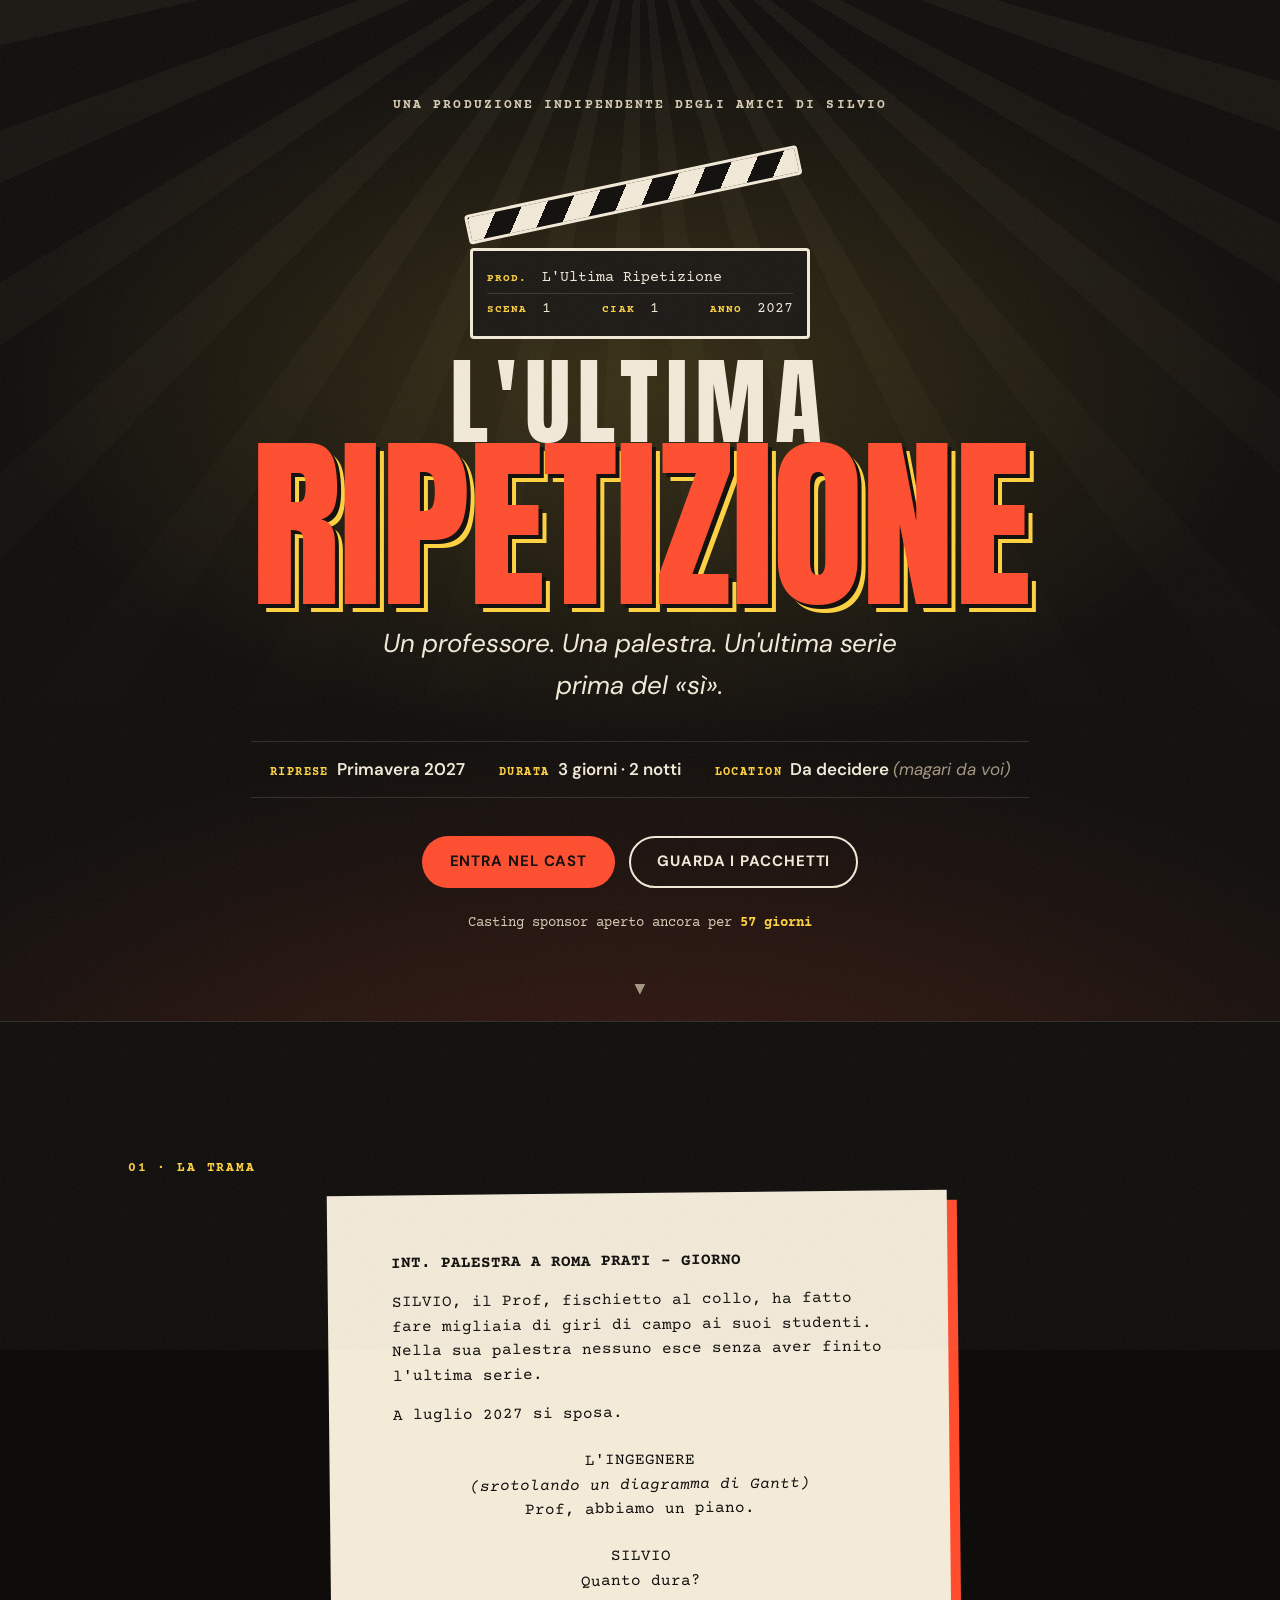
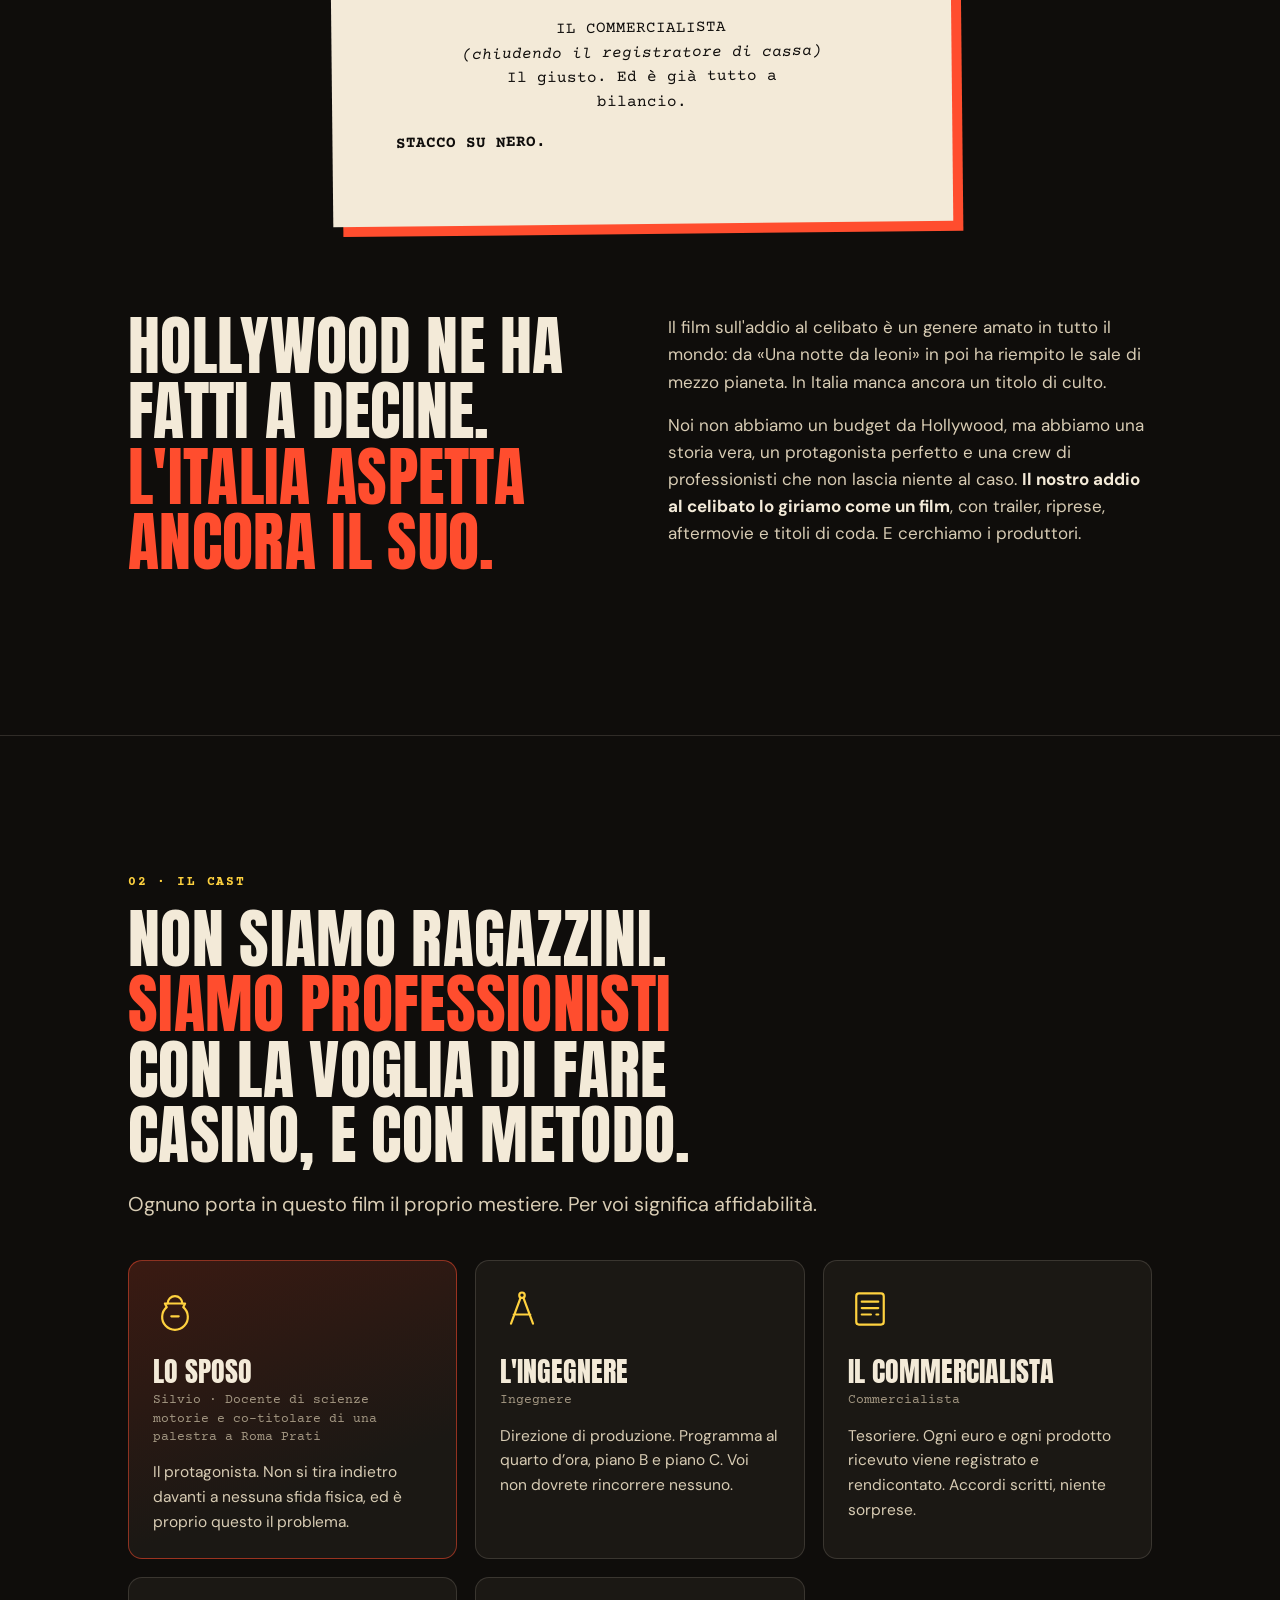
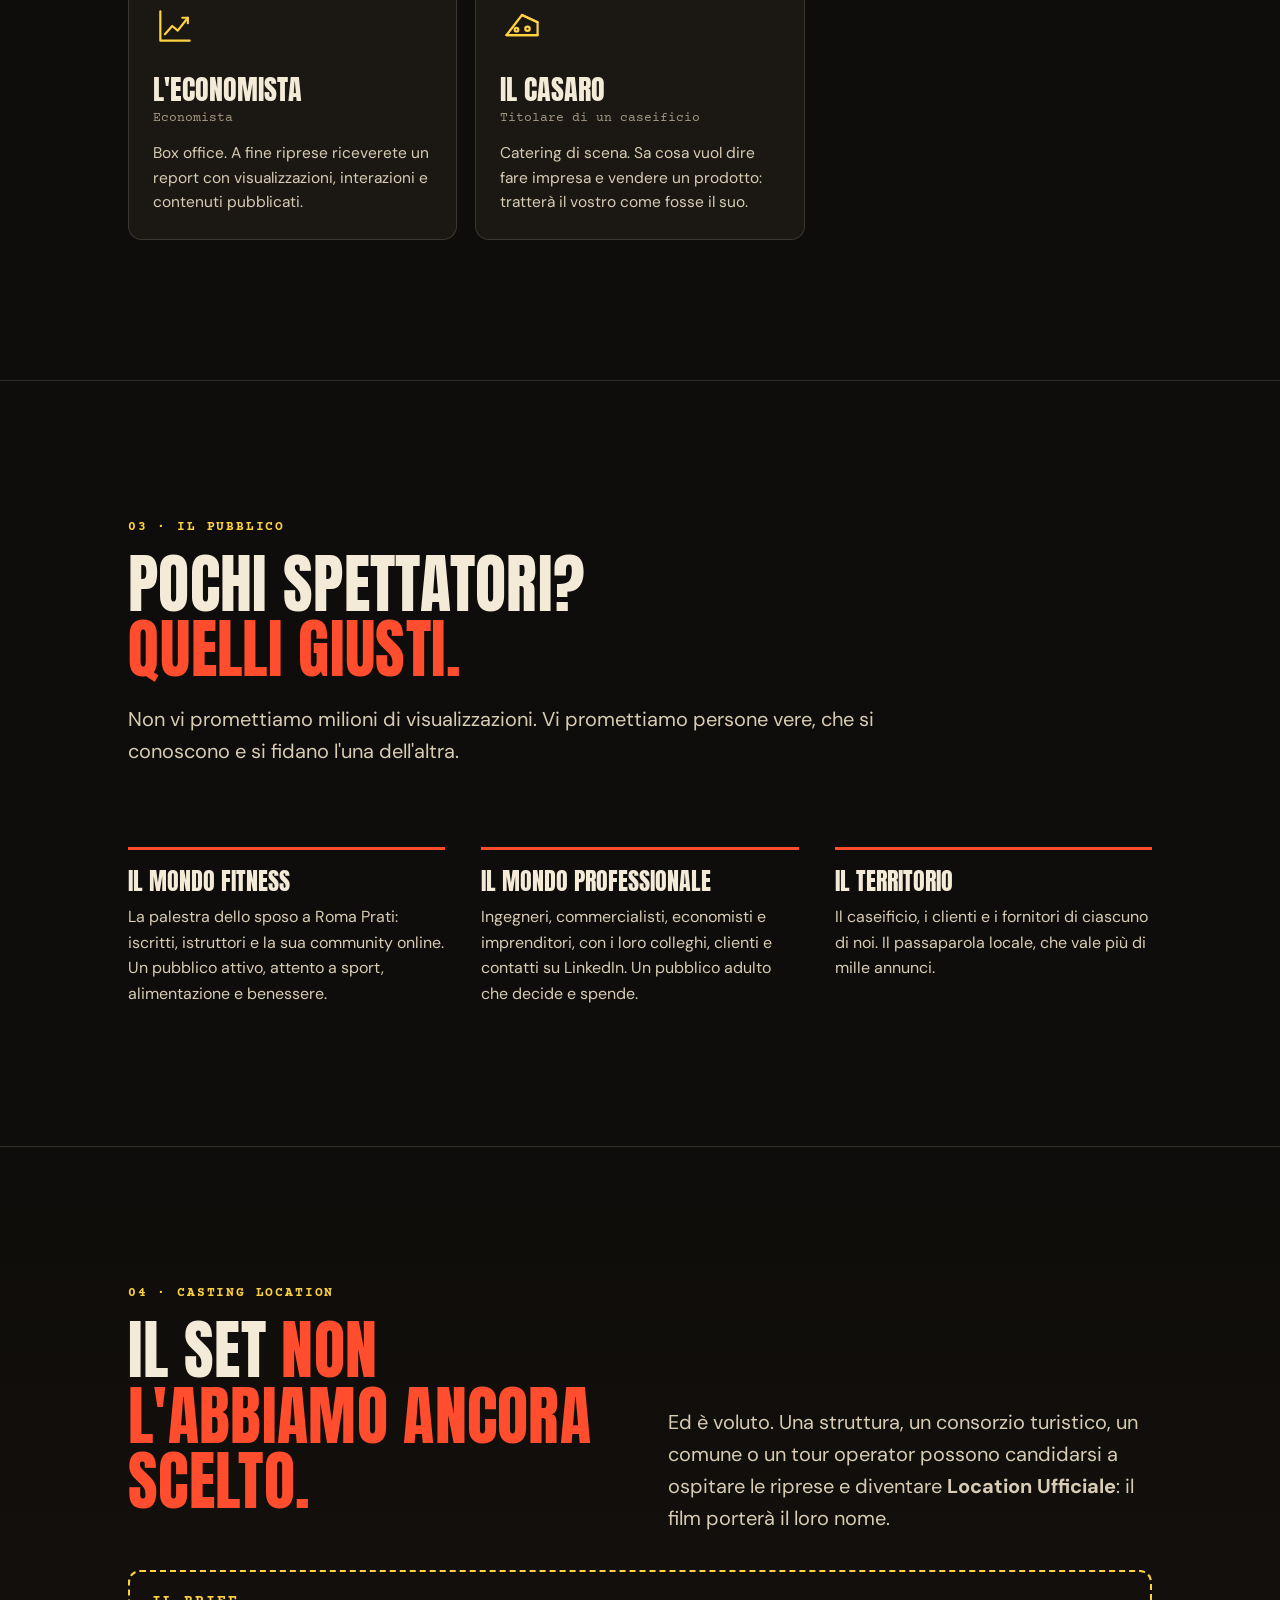
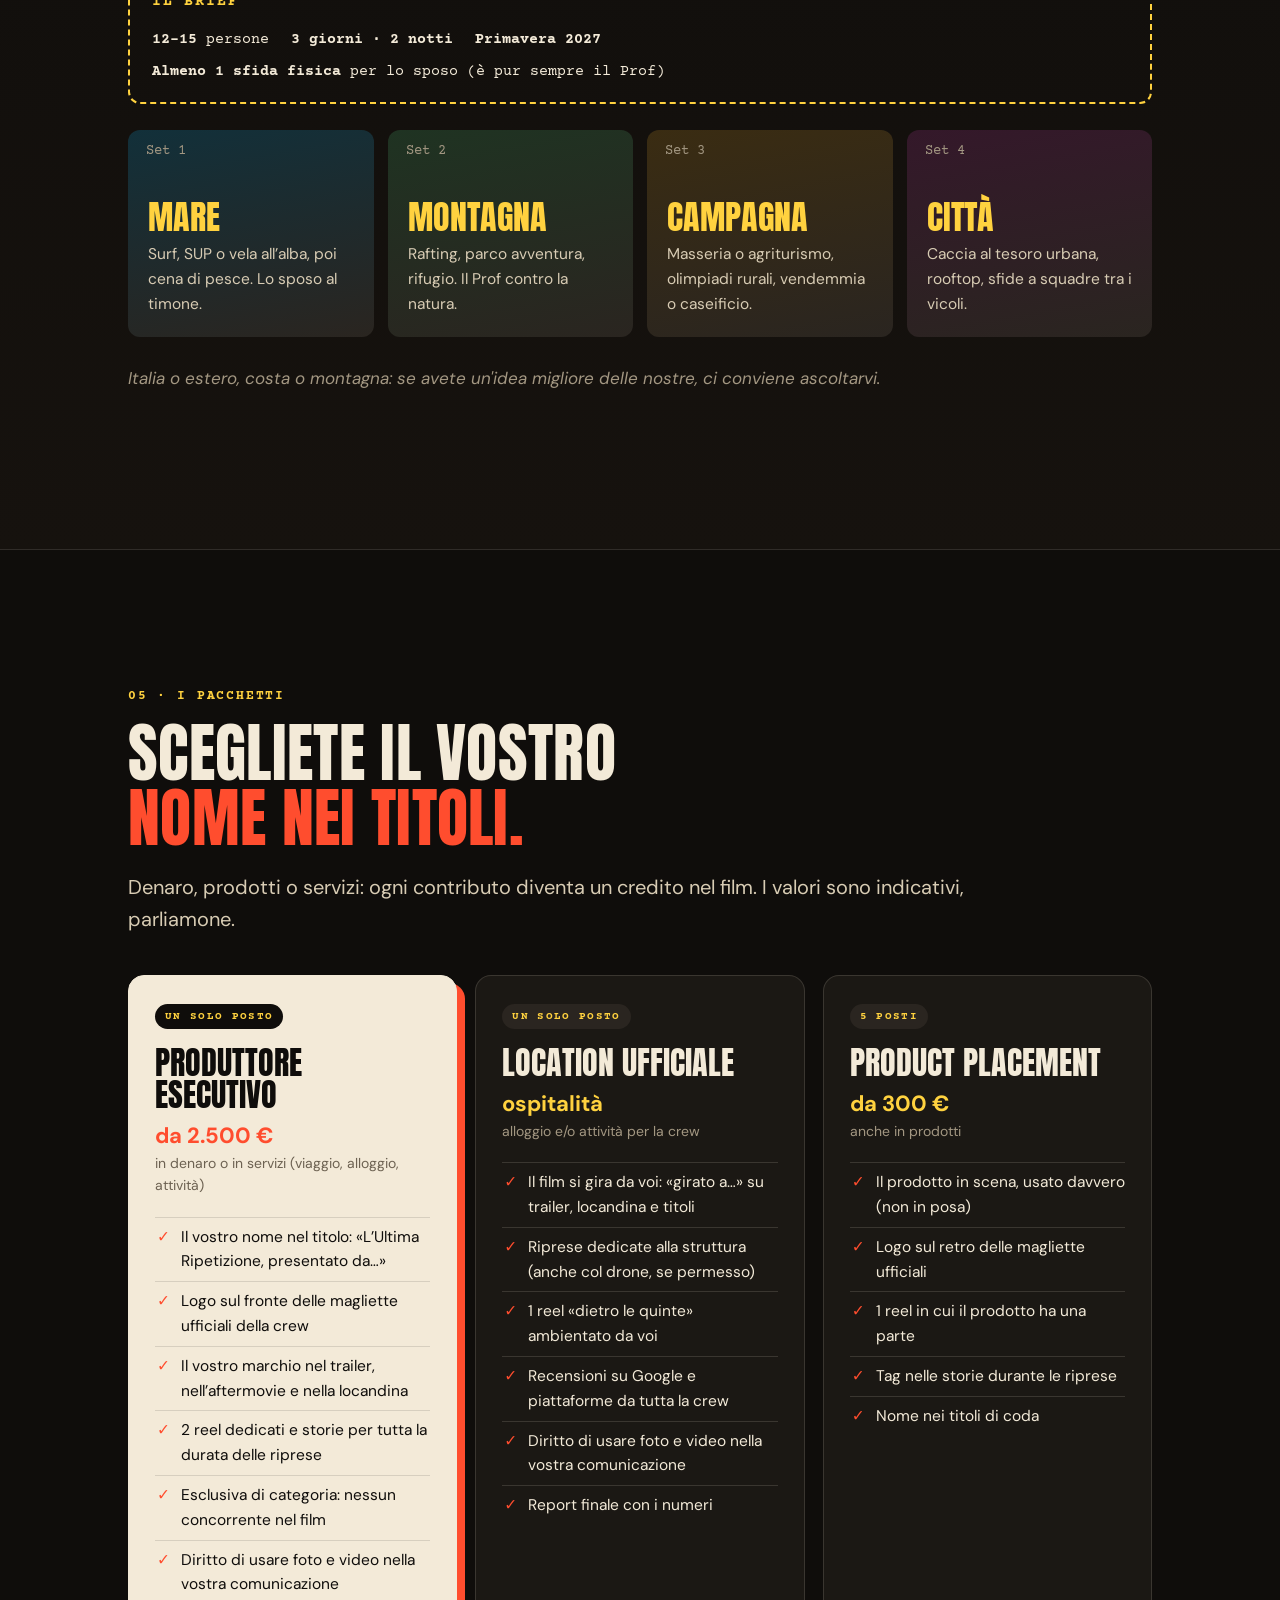
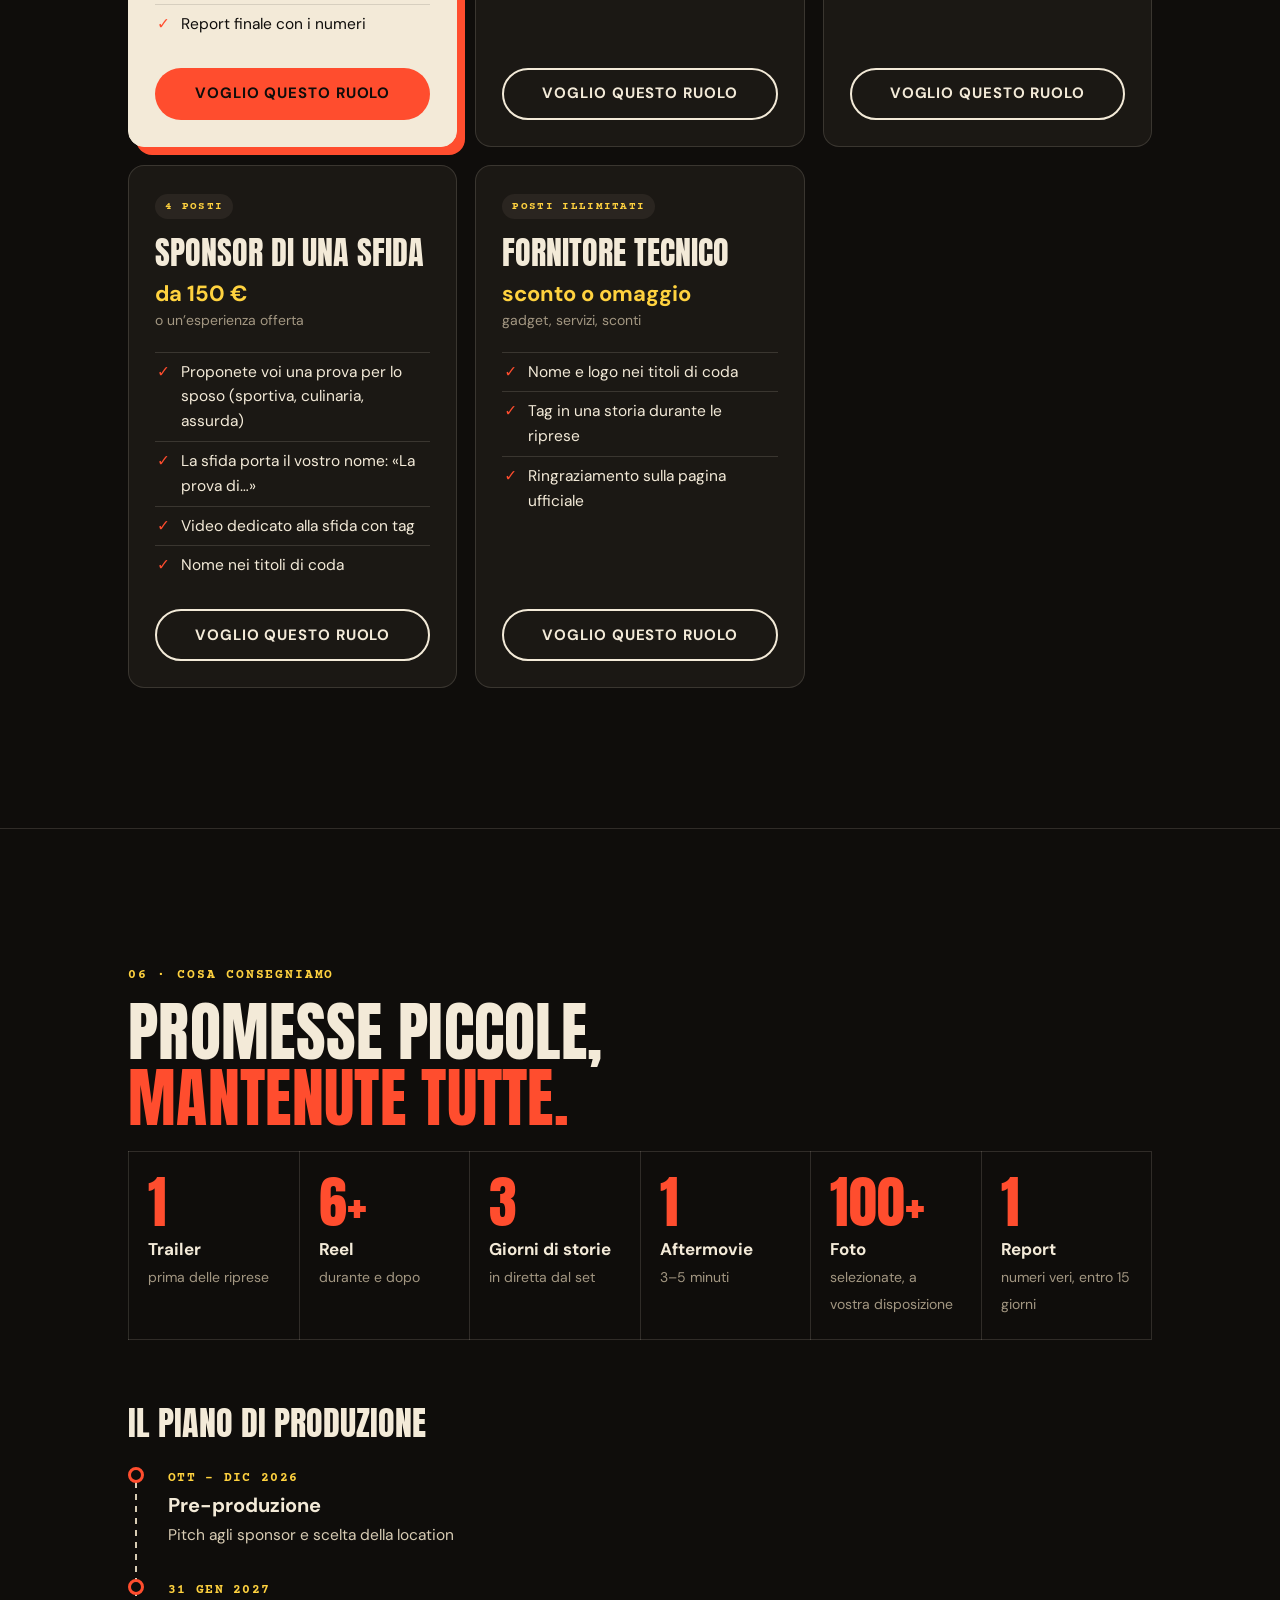
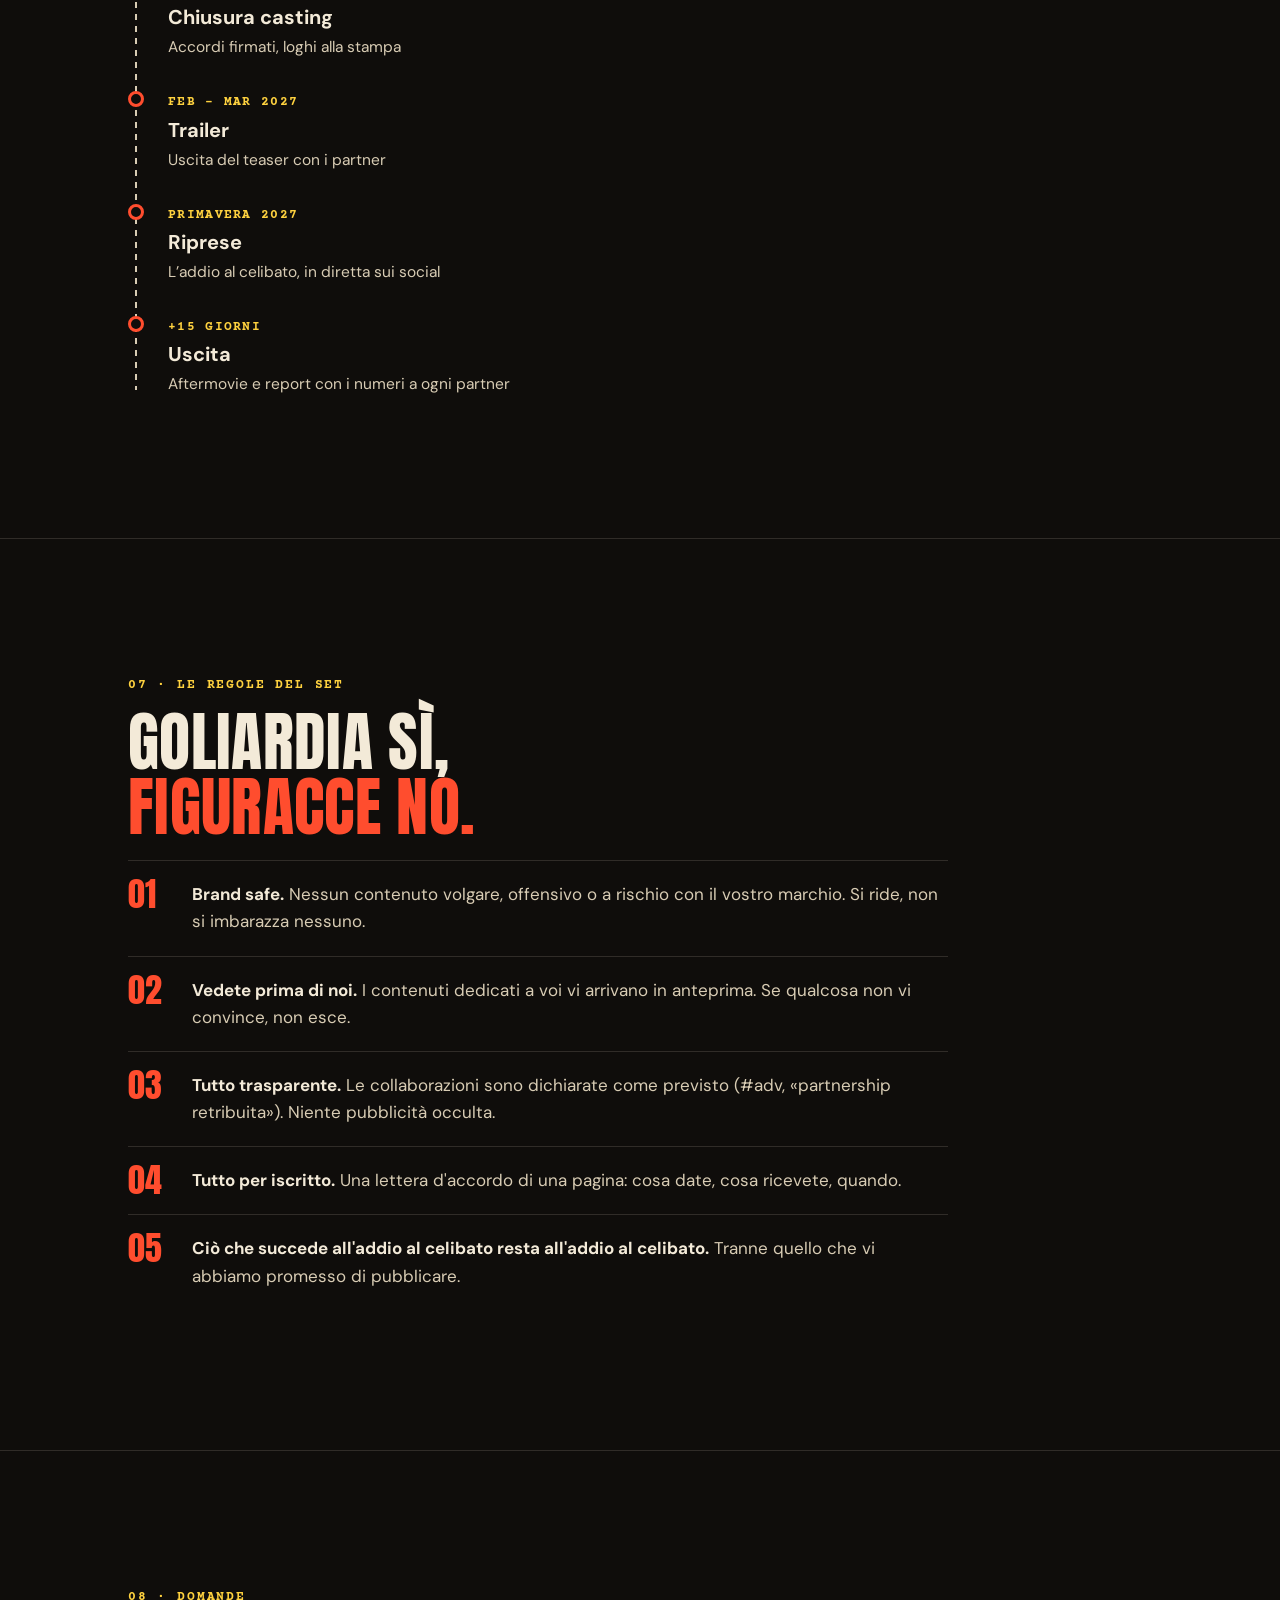
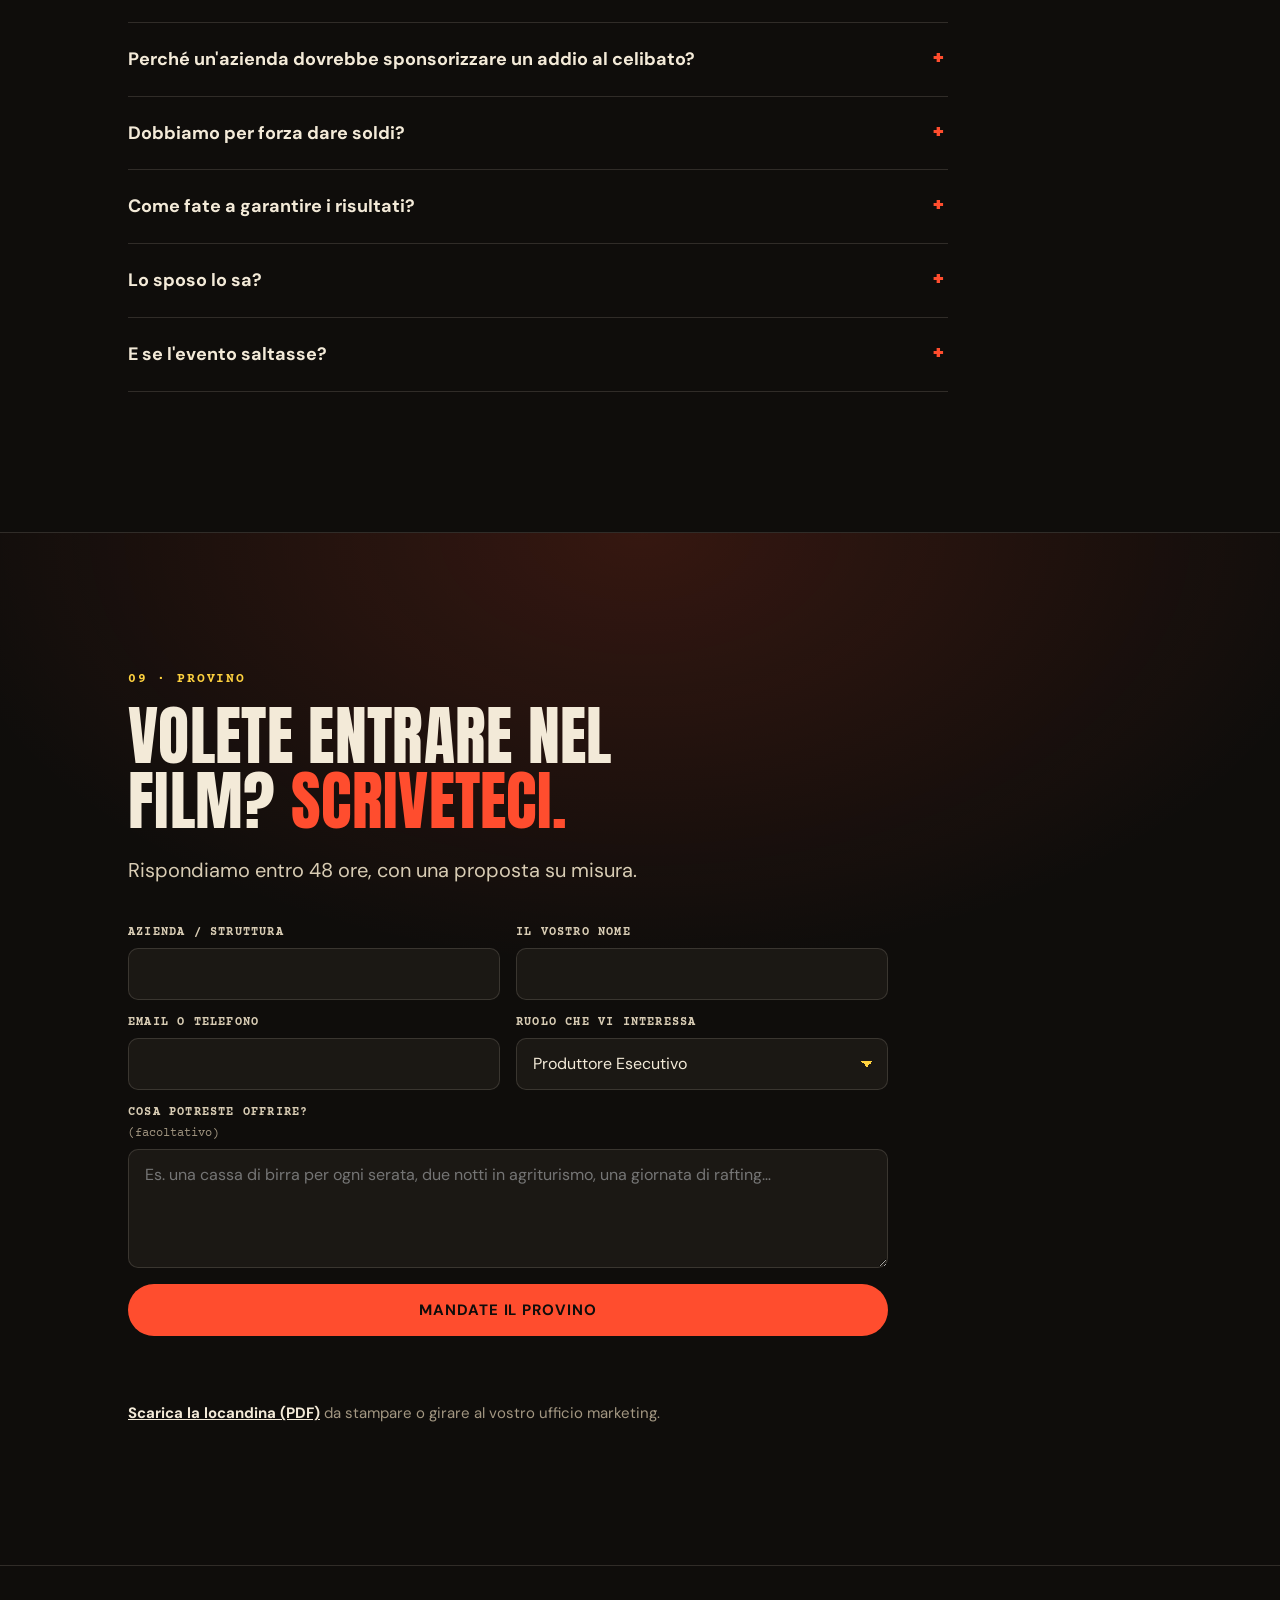
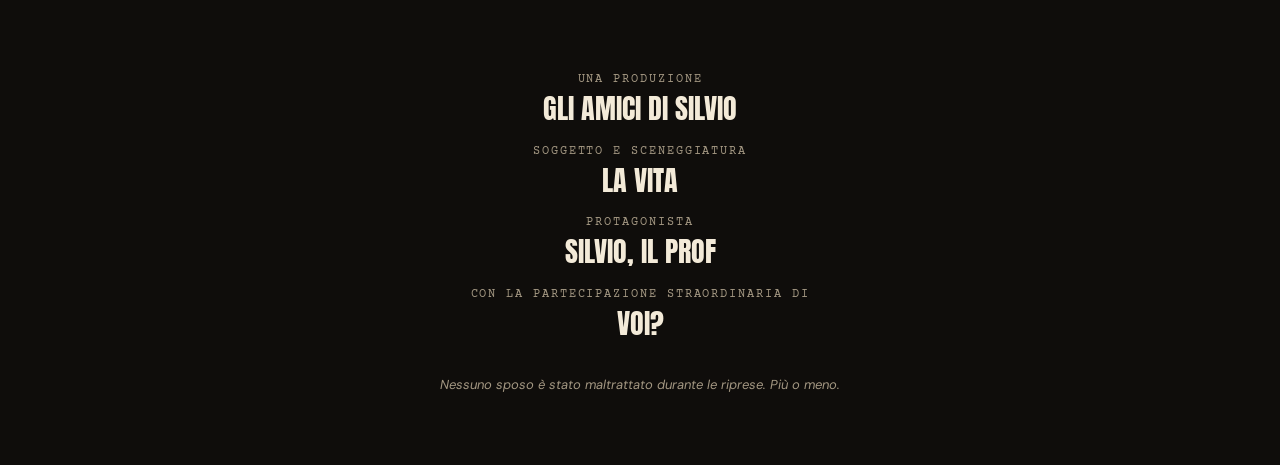
==== index.html @ d3df4ad8 "L'Ultima Ripetizione: kit sponsor per l'addio al celibato Co-Authored-By: Claude Opus 5.5 <noreply@a" ====
<!doctype html>
<html lang="it">
<head>
  <meta charset="utf-8">
  <meta name="viewport" content="width=device-width, initial-scale=1, viewport-fit=cover">
  <title>L'Ultima Ripetizione · Cercasi produttori</title>
  <meta name="description" content="Un professore di scienze motorie si sposa. I suoi amici trasformano l'addio al celibato in un film e cercano brand che vogliano entrarci.">
  <!-- Pagina da mandare alle aziende, non da far trovare su Google (né allo sposo) -->
  <meta name="robots" content="noindex, nofollow">
  <meta name="theme-color" content="#0f0d0b">

  <meta property="og:type" content="website">
  <meta property="og:title" content="L'Ultima Ripetizione · Cercasi produttori">
  <meta property="og:description" content="Un addio al celibato girato come un film. Il vostro marchio può entrare nel cast.">
  <meta property="og:url" content="https://alepiedi.github.io/ultima-ripetizione/">
  <meta property="og:image" content="https://alepiedi.github.io/ultima-ripetizione/assets/img/og-image.jpg">
  <meta property="og:image:width" content="1200">
  <meta property="og:image:height" content="630">
  <meta property="og:locale" content="it_IT">
  <meta name="twitter:card" content="summary_large_image">

  <link rel="icon" href="assets/img/favicon.svg" type="image/svg+xml">
  <link rel="preconnect" href="https://fonts.googleapis.com">
  <link rel="preconnect" href="https://fonts.gstatic.com" crossorigin>
  <link rel="stylesheet" href="https://fonts.googleapis.com/css2?family=Anton&family=Courier+Prime:ital,wght@0,400;0,700;1,400&family=DM+Sans:ital,opsz,wght@0,9..40,400..800;1,9..40,400..700&display=swap">
  <link rel="stylesheet" href="assets/css/style.css">

  <script src="assets/js/config.js"></script>
  <script src="assets/js/main.js" defer></script>
</head>
<body>
  <div class="grain" aria-hidden="true"></div>

  <!-- ============ CIAK ============ -->
  <header class="hero" id="top">
    <div class="hero__inner">
      <p class="hero__kicker">Una produzione indipendente degli amici di <span data-bind="sposo">Silvio</span></p>

      <button class="clapper" id="clapper" type="button" aria-label="Batti il ciak">
        <span class="clapper__stick" aria-hidden="true"></span>
        <span class="clapper__board">
          <span class="clapper__row"><b>Prod.</b> <span data-bind="titolo">L'Ultima Ripetizione</span></span>
          <span class="clapper__row clapper__row--3">
            <span><b>Scena</b> 1</span><span><b>Ciak</b> <span id="ciakN">1</span></span><span><b>Anno</b> 2027</span>
          </span>
        </span>
      </button>

      <h1 class="hero__title">
        <span class="hero__l1">L'Ultima</span>
        <span class="hero__l2">Ripetizione</span>
      </h1>

      <p class="hero__tag">Un professore. Una palestra. <br class="br-sm">Un'ultima serie prima del «sì».</p>

      <dl class="hero__meta">
        <div><dt>Riprese</dt><dd data-bind="riprese">Primavera 2027</dd></div>
        <div><dt>Durata</dt><dd data-bind="durata">3 giorni · 2 notti</dd></div>
        <div><dt>Location</dt><dd>Da decidere <em>(magari da voi)</em></dd></div>
      </dl>

      <div class="hero__cta">
        <a class="btn btn--hot" href="#contatti">Entra nel cast</a>
        <a class="btn btn--ghost" href="#pacchetti">Guarda i pacchetti</a>
      </div>

      <p class="hero__casting" id="casting" hidden>
        Casting sponsor aperto ancora per <strong id="castingLeft"></strong>
      </p>
    </div>
    <a class="hero__scroll" href="#trama" aria-label="Scorri alla trama">▼</a>
  </header>

  <main>
    <!-- ============ TRAMA ============ -->
    <section class="section trama" id="trama">
      <div class="wrap">
        <p class="label">01 · La trama</p>
        <div class="script" role="group" aria-label="Estratto della sceneggiatura">
          <p class="script__slug">INT. PALESTRA A ROMA PRATI – GIORNO</p>
          <p class="script__action">
            <span data-bind="sposo">SILVIO</span>, <span data-bind="soprannome">il Prof</span>, fischietto al collo,
            ha fatto fare migliaia di giri di campo ai suoi studenti. Nella sua palestra
            nessuno esce senza aver finito l'ultima serie.
          </p>
          <p class="script__action">A luglio 2027 si sposa.</p>
          <p class="script__char">L'INGEGNERE</p>
          <p class="script__paren">(srotolando un diagramma di Gantt)</p>
          <p class="script__line">Prof, abbiamo un piano.</p>
          <p class="script__char">SILVIO</p>
          <p class="script__line">Quanto dura?</p>
          <p class="script__char">IL COMMERCIALISTA</p>
          <p class="script__paren">(chiudendo il registratore di cassa)</p>
          <p class="script__line">Il giusto. Ed è già tutto a bilancio.</p>
          <p class="script__slug">STACCO SU NERO.</p>
        </div>

        <div class="pitch">
          <div class="pitch__col">
            <h2 class="h2">Hollywood ne ha fatti a decine. <span class="hot">L'Italia aspetta ancora il suo.</span></h2>
          </div>
          <div class="pitch__col">
            <p>
              Il film sull'addio al celibato è un genere amato in tutto il mondo: da «Una notte da leoni»
              in poi ha riempito le sale di mezzo pianeta. In Italia manca ancora un titolo di culto.
            </p>
            <p>
              Noi non abbiamo un budget da Hollywood, ma abbiamo una storia vera, un protagonista perfetto
              e una crew di professionisti che non lascia niente al caso. <strong>Il nostro addio al celibato
              lo giriamo come un film</strong>, con trailer, riprese, aftermovie e titoli di coda.
              E cerchiamo i produttori.
            </p>
          </div>
        </div>
      </div>
    </section>

    <!-- ============ CAST ============ -->
    <section class="section cast" id="cast">
      <div class="wrap">
        <p class="label">02 · Il cast</p>
        <h2 class="h2">Non siamo ragazzini. <span class="hot">Siamo professionisti</span> con la voglia di fare casino, e con metodo.</h2>
        <p class="lead">Ognuno porta in questo film il proprio mestiere. Per voi significa affidabilità.</p>
        <ul class="cast__grid" id="castGrid"></ul>
      </div>
    </section>

    <!-- ============ PUBBLICO ============ -->
    <section class="section pubblico" id="pubblico">
      <div class="wrap">
        <p class="label">03 · Il pubblico</p>
        <h2 class="h2">Pochi spettatori? <span class="hot">Quelli giusti.</span></h2>
        <p class="lead">
          Non vi promettiamo milioni di visualizzazioni. Vi promettiamo persone vere,
          che si conoscono e si fidano l'una dell'altra.
        </p>

        <ul class="stats" id="stats" hidden></ul>

        <ul class="audience">
          <li>
            <h3>Il mondo fitness</h3>
            <p>La palestra dello sposo a Roma Prati: iscritti, istruttori e la sua community online. Un pubblico attivo, attento a sport, alimentazione e benessere.</p>
          </li>
          <li>
            <h3>Il mondo professionale</h3>
            <p>Ingegneri, commercialisti, economisti e imprenditori, con i loro colleghi, clienti e contatti su LinkedIn. Un pubblico adulto che decide e spende.</p>
          </li>
          <li>
            <h3>Il territorio</h3>
            <p>Il caseificio, i clienti e i fornitori di ciascuno di noi. Il passaparola locale, che vale più di mille annunci.</p>
          </li>
          <li id="audWedding" hidden>
            <h3>La prima visione</h3>
            <p>L'aftermovie, titoli di coda compresi, sarà proiettato al matrimonio di luglio 2027<span id="audWeddingN"></span>.</p>
          </li>
        </ul>
      </div>
    </section>

    <!-- ============ LOCATION ============ -->
    <section class="section location" id="location">
      <div class="wrap">
        <p class="label">04 · Casting location</p>
        <div class="location__head">
          <h2 class="h2">Il set <span class="hot">non l'abbiamo ancora scelto.</span></h2>
          <p class="lead">
            Ed è voluto. Una struttura, un consorzio turistico, un comune o un tour operator possono
            candidarsi a ospitare le riprese e diventare <strong>Location Ufficiale</strong>:
            il film porterà il loro nome.
          </p>
        </div>

        <div class="brief">
          <p class="brief__title">Il brief</p>
          <ul class="brief__list">
            <li><b id="briefPers">12–15</b> persone</li>
            <li><b id="briefDur">3 giorni · 2 notti</b></li>
            <li><b id="briefWhen">Primavera 2027</b></li>
            <li><b>Almeno 1 sfida fisica</b> per lo sposo (è pur sempre il Prof)</li>
          </ul>
        </div>

        <ul class="sets" id="sets"></ul>
        <p class="note">Italia o estero, costa o montagna: se avete un'idea migliore delle nostre, ci conviene ascoltarvi.</p>
      </div>
    </section>

    <!-- ============ PACCHETTI ============ -->
    <section class="section pacchetti" id="pacchetti">
      <div class="wrap">
        <p class="label">05 · I pacchetti</p>
        <h2 class="h2">Scegliete il vostro <span class="hot">nome nei titoli.</span></h2>
        <p class="lead">Denaro, prodotti o servizi: ogni contributo diventa un credito nel film. I valori sono indicativi, parliamone.</p>
        <ul class="packs" id="packs"></ul>
      </div>
    </section>

    <!-- ============ CONSEGNE ============ -->
    <section class="section consegne" id="consegne">
      <div class="wrap">
        <p class="label">06 · Cosa consegniamo</p>
        <h2 class="h2">Promesse piccole, <span class="hot">mantenute tutte.</span></h2>
        <ul class="deliver" id="deliver"></ul>

        <h3 class="h3">Il piano di produzione</h3>
        <ol class="timeline" id="timeline"></ol>
      </div>
    </section>

    <!-- ============ REGOLE ============ -->
    <section class="section regole" id="regole">
      <div class="wrap">
        <p class="label">07 · Le regole del set</p>
        <h2 class="h2">Goliardia sì, <span class="hot">figuracce no.</span></h2>
        <ul class="rules">
          <li><b>Brand safe.</b> Nessun contenuto volgare, offensivo o a rischio con il vostro marchio. Si ride, non si imbarazza nessuno.</li>
          <li><b>Vedete prima di noi.</b> I contenuti dedicati a voi vi arrivano in anteprima. Se qualcosa non vi convince, non esce.</li>
          <li><b>Tutto trasparente.</b> Le collaborazioni sono dichiarate come previsto (#adv, «partnership retribuita»). Niente pubblicità occulta.</li>
          <li><b>Tutto per iscritto.</b> Una lettera d'accordo di una pagina: cosa date, cosa ricevete, quando.</li>
          <li><b>Ciò che succede all'addio al celibato resta all'addio al celibato.</b> Tranne quello che vi abbiamo promesso di pubblicare.</li>
        </ul>
      </div>
    </section>

    <!-- ============ FAQ ============ -->
    <section class="section faq" id="faq">
      <div class="wrap">
        <p class="label">08 · Domande</p>
        <div class="faq__list">
          <details>
            <summary>Perché un'azienda dovrebbe sponsorizzare un addio al celibato?</summary>
            <p>Perché costa poco, fa sorridere e raggiunge persone vere nel momento in cui sono più coinvolte. Un reel con il vostro prodotto dentro una storia vera viene guardato fino alla fine, uno spot no. In più ottenete foto e video da usare nella vostra comunicazione.</p>
          </details>
          <details>
            <summary>Dobbiamo per forza dare soldi?</summary>
            <p>No. Prodotti, servizi, ospitalità, un'esperienza o uno sconto vanno benissimo. La maggior parte dei nostri partner contribuirà così.</p>
          </details>
          <details>
            <summary>Come fate a garantire i risultati?</summary>
            <p>Non promettiamo numeri che non controlliamo. Garantiamo le consegne (quanti contenuti, quando, con quale menzione) e un report finale con i dati reali di ogni pubblicazione.</p>
          </details>
          <details>
            <summary>Lo sposo lo sa?</summary>
            <p>Sa che ci sarà un addio al celibato e che sarà il protagonista. Il resto è una sorpresa, anche la vostra sfida.</p>
          </details>
          <details>
            <summary>E se l'evento saltasse?</summary>
            <p>Restituiamo quanto ricevuto o concordiamo una data alternativa. È scritto nell'accordo.</p>
          </details>
        </div>
      </div>
    </section>

    <!-- ============ CONTATTI ============ -->
    <section class="section contatti" id="contatti">
      <div class="wrap">
        <p class="label">09 · Provino</p>
        <h2 class="h2">Volete entrare nel film? <span class="hot">Scriveteci.</span></h2>
        <p class="lead">Rispondiamo entro 48 ore, con una proposta su misura.</p>

        <form class="form" id="form" novalidate>
          <div class="form__row">
            <label>Azienda / struttura
              <input name="azienda" required autocomplete="organization">
            </label>
            <label>Il vostro nome
              <input name="nome" required autocomplete="name">
            </label>
          </div>
          <div class="form__row">
            <label>Email o telefono
              <input name="recapito" required autocomplete="email">
            </label>
            <label>Ruolo che vi interessa
              <select name="pacchetto" id="packSelect"></select>
            </label>
          </div>
          <label>Cosa potreste offrire? <span class="opt">(facoltativo)</span>
            <textarea name="messaggio" rows="4" placeholder="Es. una cassa di birra per ogni serata, due notti in agriturismo, una giornata di rafting…"></textarea>
          </label>
          <button class="btn btn--hot btn--wide" type="submit">Mandate il provino</button>
          <p class="form__out" id="formOut" role="status" aria-live="polite"></p>
        </form>

        <p class="direct" id="direct"></p>
        <p class="print"><a href="locandina.pdf" download>Scarica la locandina (PDF)</a> da stampare o girare al vostro ufficio marketing.</p>
      </div>
    </section>
  </main>

  <footer class="credits">
    <p class="credits__roll">
      <span>Una produzione</span> <b>Gli amici di <span data-bind="sposo">Silvio</span></b>
      <span>Soggetto e sceneggiatura</span> <b>La vita</b>
      <span>Protagonista</span> <b><span data-bind="sposo">Silvio</span>, <span data-bind="soprannome">il Prof</span></b>
      <span>Con la partecipazione straordinaria di</span> <b>Voi?</b>
    </p>
    <p class="credits__fine">Nessuno sposo è stato maltrattato durante le riprese. Più o meno.</p>
  </footer>
</body>
</html>
---- assets/css/style.css ----
/* ==========================================================================
   L'ULTIMA RIPETIZIONE · stile
   Locandina da commedia: nero pellicola, crema, rosso ciak e giallo luce.
   ========================================================================== */
:root {
  --ink: #0f0d0b;
  --ink-2: #1b1814;
  --ink-3: #2a2520;
  --cream: #f3ead8;
  --cream-2: #d8ccb4;
  --muted: #a39782;
  --hot: #ff4d2e;
  --gold: #ffd23f;
  --line: rgba(243, 234, 216, 0.14);

  --f-display: 'Anton', 'Impact', 'Arial Narrow', sans-serif;
  --f-body: 'DM Sans', system-ui, -apple-system, 'Segoe UI', sans-serif;
  --f-mono: 'Courier Prime', 'Courier New', monospace;

  --gutter: clamp(16px, 5vw, 48px);
  --maxw: 1120px;
}

*, *::before, *::after { box-sizing: border-box; }
html { scroll-behavior: smooth; -webkit-text-size-adjust: 100%; }
body {
  margin: 0;
  background: var(--ink);
  color: var(--cream);
  font: 400 17px/1.6 var(--f-body);
  overflow-x: hidden;
}
img { max-width: 100%; display: block; }
a { color: inherit; }
b, strong { font-weight: 700; }

/* grana della pellicola */
.grain {
  position: fixed; inset: -50%;
  pointer-events: none; z-index: 50; opacity: .07;
  background-image: url("data:image/svg+xml,%3Csvg xmlns='http://www.w3.org/2000/svg' width='160' height='160'%3E%3Cfilter id='n'%3E%3CfeTurbulence type='fractalNoise' baseFrequency='.9' numOctaves='2' stitchTiles='stitch'/%3E%3C/filter%3E%3Crect width='100%25' height='100%25' filter='url(%23n)'/%3E%3C/svg%3E");
  animation: grain 1.2s steps(6) infinite;
}
@keyframes grain {
  0% { transform: translate(0, 0); }
  20% { transform: translate(-3%, 2%); }
  40% { transform: translate(2%, -4%); }
  60% { transform: translate(-4%, -1%); }
  80% { transform: translate(3%, 3%); }
  100% { transform: translate(0, 0); }
}

.wrap { max-width: var(--maxw); margin: 0 auto; padding: 0 var(--gutter); }
.hot { color: var(--hot); }
.br-sm { display: none; }

.label {
  font: 700 13px/1 var(--f-mono);
  letter-spacing: .14em; text-transform: uppercase;
  color: var(--gold);
  margin: 0 0 18px;
}
.h2 {
  font: 400 clamp(34px, 6vw, 64px)/1.02 var(--f-display);
  text-transform: uppercase; letter-spacing: .005em;
  margin: 0 0 20px; max-width: 18ch;
}
.h3 {
  font: 400 clamp(24px, 3.4vw, 34px)/1.1 var(--f-display);
  text-transform: uppercase;
  margin: 64px 0 20px;
}
.lead { font-size: clamp(17px, 2vw, 20px); color: var(--cream-2); max-width: 60ch; margin: 0 0 40px; }
.note { color: var(--muted); font-style: italic; margin-top: 28px; }

.section { padding: clamp(80px, 12vw, 140px) 0; border-top: 1px solid var(--line); }

/* ---------- bottoni ---------- */
.btn {
  display: inline-flex; align-items: center; justify-content: center;
  min-height: 52px; padding: 0 26px;
  font: 700 15px/1 var(--f-body); letter-spacing: .06em; text-transform: uppercase;
  text-decoration: none; border-radius: 999px; border: 2px solid transparent;
  cursor: pointer; transition: transform .15s ease, background .2s ease, color .2s ease;
}
.btn:active { transform: scale(.97); }
.btn--hot { background: var(--hot); color: var(--ink); }
.btn--hot:hover { background: var(--gold); }
.btn--ghost { border-color: var(--cream); color: var(--cream); background: transparent; }
.btn--ghost:hover { background: var(--cream); color: var(--ink); }
.btn--wide { width: 100%; }
:focus-visible { outline: 3px solid var(--gold); outline-offset: 3px; }

/* ==========================================================================
   HERO / LOCANDINA
   ========================================================================== */
.hero {
  position: relative;
  min-height: 100svh;
  display: grid; place-items: center;
  text-align: center;
  padding: 96px var(--gutter) 88px;
  background:
    radial-gradient(ellipse 70% 50% at 50% 38%, rgba(255, 210, 63, .16), transparent 70%),
    radial-gradient(ellipse 120% 80% at 50% 120%, rgba(255, 77, 46, .22), transparent 60%),
    var(--ink);
  overflow: hidden;
}
/* fasci di luce del proiettore */
.hero::before {
  content: ''; position: absolute; inset: 0;
  background: repeating-conic-gradient(from 180deg at 50% -10%, rgba(255, 234, 180, .045) 0 4deg, transparent 4deg 11deg);
  mask-image: linear-gradient(#000, transparent 80%);
  -webkit-mask-image: linear-gradient(#000, transparent 80%);
  pointer-events: none;
}
.hero__inner { position: relative; max-width: 980px; }
.hero__kicker {
  font: 700 13px/1.4 var(--f-mono); letter-spacing: .16em; text-transform: uppercase;
  color: var(--cream-2); margin: 0 0 28px;
}

.hero__title { margin: 22px 0 18px; font-family: var(--f-display); font-weight: 400; text-transform: uppercase; line-height: .86; }
.hero__l1 { display: block; font-size: clamp(40px, 9vw, 96px); color: var(--cream); letter-spacing: .08em; }
.hero__l2 {
  display: block; font-size: clamp(56px, 15.5vw, 188px); letter-spacing: -.01em;
  color: var(--hot);
  text-shadow: 4px 4px 0 var(--ink), 8px 8px 0 var(--gold);
}
.hero__tag { font-size: clamp(18px, 2.6vw, 26px); font-style: italic; margin: 18px auto 34px; max-width: 30ch; }

.hero__meta {
  display: flex; flex-wrap: wrap; justify-content: center; gap: 10px 34px;
  margin: 0 0 38px; padding: 14px 0;
  border-top: 1px solid var(--line); border-bottom: 1px solid var(--line);
}
.hero__meta div { display: flex; gap: 8px; align-items: baseline; }
.hero__meta dt { font: 700 12px/1 var(--f-mono); text-transform: uppercase; letter-spacing: .12em; color: var(--gold); }
.hero__meta dd { margin: 0; font-weight: 600; }
.hero__meta em { color: var(--muted); font-weight: 400; }

.hero__cta { display: flex; gap: 14px; justify-content: center; flex-wrap: wrap; }
.hero__casting { margin: 26px 0 0; font: 400 14px/1.4 var(--f-mono); color: var(--cream-2); }
.hero__casting strong { color: var(--gold); }

.hero__scroll {
  position: absolute; bottom: 22px; left: 50%; transform: translateX(-50%);
  text-decoration: none; color: var(--muted); font-size: 14px;
  animation: bob 2s ease-in-out infinite;
}
@keyframes bob { 50% { transform: translate(-50%, 6px); } }

/* ---------- ciak ---------- */
.clapper {
  display: inline-block; position: relative;
  width: min(340px, 86vw); padding: 0; border: 0; background: none;
  margin-top: clamp(40px, 16vw, 72px);
  color: var(--cream); cursor: pointer; text-align: left;
  font: inherit;
}
.clapper__stick {
  display: block; height: 30px; margin-bottom: 4px;
  background: repeating-linear-gradient(-55deg, var(--cream) 0 22px, var(--ink) 22px 44px);
  border: 3px solid var(--cream); border-radius: 4px;
  transform-origin: 4px 100%;
  transform: rotate(-12deg);
  transition: transform .12s cubic-bezier(.6, 0, .9, .4);
}
.clapper.is-snap .clapper__stick { transform: rotate(0); }
.clapper__board {
  display: block; padding: 12px 14px;
  background: var(--ink-2); border: 3px solid var(--cream); border-radius: 4px;
  font: 400 15px/1.2 var(--f-mono);
}
.clapper__row { display: block; padding: 6px 0; border-bottom: 1px solid var(--line); white-space: nowrap; overflow: hidden; text-overflow: ellipsis; }
.clapper__row:last-child { border-bottom: 0; }
.clapper__row b { color: var(--gold); font-weight: 700; text-transform: uppercase; font-size: 11px; letter-spacing: .1em; margin-right: 6px; }
.clapper__row--3 { display: flex; justify-content: space-between; }

/* ==========================================================================
   TRAMA
   ========================================================================== */
.script {
  max-width: 620px; margin: 0 auto 90px;
  padding: clamp(28px, 5vw, 56px) clamp(22px, 5vw, 64px);
  background: var(--cream); color: var(--ink);
  font: 400 16px/1.55 var(--f-mono);
  box-shadow: 10px 10px 0 var(--hot);
  transform: rotate(-.6deg);
}
.script p { margin: 0 0 14px; }
.script__slug { font-weight: 700; text-transform: uppercase; }
.script__char { text-align: center; margin: 22px 0 0 !important; text-transform: uppercase; }
.script__paren { text-align: center; font-style: italic; margin: 0 !important; }
.script__line { max-width: 34ch; margin: 0 auto 14px !important; text-align: center; }

.pitch { display: grid; grid-template-columns: 1fr 1fr; gap: 20px 56px; align-items: start; }
.pitch p { color: var(--cream-2); margin: 0 0 16px; }
.pitch strong { color: var(--cream); }

/* ==========================================================================
   CAST
   ========================================================================== */
.cast__grid {
  list-style: none; margin: 0; padding: 0;
  display: grid; grid-template-columns: repeat(auto-fill, minmax(250px, 1fr)); gap: 18px;
}
.card {
  position: relative;
  padding: 26px 24px 24px;
  background: var(--ink-2); border: 1px solid var(--line); border-radius: 14px;
  transition: transform .2s ease, border-color .2s ease;
}
.card:hover { transform: translateY(-4px); border-color: var(--hot); }
.card--lead { background: linear-gradient(160deg, #3a1a12, var(--ink-2) 70%); border-color: rgba(255, 77, 46, .5); }
.card__icon { width: 44px; height: 44px; color: var(--gold); margin-bottom: 18px; }
.card__role { font: 400 28px/1 var(--f-display); text-transform: uppercase; margin: 0 0 6px; }
.card__who { font: 400 13px/1.4 var(--f-mono); color: var(--muted); margin: 0 0 14px; }
.card__promise { margin: 0; color: var(--cream-2); font-size: 15.5px; }

/* ==========================================================================
   PUBBLICO
   ========================================================================== */
.stats {
  list-style: none; margin: 0 0 40px; padding: 0;
  display: grid; grid-template-columns: repeat(auto-fit, minmax(160px, 1fr)); gap: 12px;
}
.stats li { padding: 20px; border: 1px solid var(--line); border-radius: 12px; }
.stats b { display: block; font: 400 clamp(38px, 6vw, 56px)/1 var(--f-display); color: var(--gold); }
.stats span { font-size: 14px; color: var(--cream-2); }

.audience {
  list-style: none; margin: 0; padding: 0;
  display: grid; grid-template-columns: repeat(auto-fit, minmax(240px, 1fr)); gap: 28px 36px;
}
.audience li { border-top: 3px solid var(--hot); padding-top: 18px; }
.audience h3 { font: 400 24px/1.1 var(--f-display); text-transform: uppercase; margin: 0 0 10px; }
.audience p { margin: 0; color: var(--cream-2); font-size: 16px; }

/* ==========================================================================
   LOCATION
   ========================================================================== */
.location { background: linear-gradient(180deg, var(--ink), #16120e); }
.location__head { display: grid; grid-template-columns: 1fr 1fr; gap: 20px 56px; align-items: end; margin-bottom: 36px; }
.location__head .lead { margin: 0; }
.brief {
  display: flex; flex-wrap: wrap; align-items: center; gap: 14px 24px;
  padding: 18px 22px; margin-bottom: 26px;
  border: 2px dashed var(--gold); border-radius: 12px;
  font-family: var(--f-mono); font-size: 15px;
}
.brief__title { margin: 0; font-weight: 700; text-transform: uppercase; letter-spacing: .12em; color: var(--gold); }
.brief__list { list-style: none; display: flex; flex-wrap: wrap; gap: 8px 22px; margin: 0; padding: 0; }
.brief__list b { color: var(--cream); }

.sets { list-style: none; margin: 0; padding: 0; display: grid; grid-template-columns: repeat(auto-fit, minmax(220px, 1fr)); gap: 14px; }
.sets li {
  position: relative; padding: 70px 20px 20px; min-height: 190px;
  border-radius: 12px; overflow: hidden;
  background: var(--ink-3);
}
.sets li::before {
  content: attr(data-n); position: absolute; top: 14px; left: 18px;
  font: 400 14px/1 var(--f-mono); color: var(--muted);
}
.sets h3 { font: 400 34px/1 var(--f-display); text-transform: uppercase; margin: 0 0 8px; color: var(--gold); }
.sets p { margin: 0; font-size: 15.5px; color: var(--cream-2); }
.sets li:nth-child(4n+1) { background: linear-gradient(170deg, #12303a, var(--ink-3)); }
.sets li:nth-child(4n+2) { background: linear-gradient(170deg, #1f3322, var(--ink-3)); }
.sets li:nth-child(4n+3) { background: linear-gradient(170deg, #3a2c12, var(--ink-3)); }
.sets li:nth-child(4n+4) { background: linear-gradient(170deg, #34182a, var(--ink-3)); }

/* ==========================================================================
   PACCHETTI
   ========================================================================== */
.packs { list-style: none; margin: 0; padding: 0; display: grid; grid-template-columns: repeat(auto-fill, minmax(290px, 1fr)); gap: 18px; }
.pack {
  display: flex; flex-direction: column;
  padding: 28px 26px 26px;
  background: var(--ink-2); border: 1px solid var(--line); border-radius: 16px;
}
.pack--star {
  background: var(--cream); color: var(--ink); border-color: var(--cream);
  box-shadow: 8px 8px 0 var(--hot);
}
.pack__badge {
  align-self: flex-start;
  font: 700 11px/1 var(--f-mono); letter-spacing: .12em; text-transform: uppercase;
  padding: 7px 10px; border-radius: 999px; margin-bottom: 18px;
  background: var(--ink-3); color: var(--gold);
}
.pack--star .pack__badge { background: var(--ink); }
.pack__name { font: 400 32px/1 var(--f-display); text-transform: uppercase; margin: 0 0 12px; }
.pack__value { font: 700 22px/1.2 var(--f-body); margin: 0; color: var(--gold); }
.pack--star .pack__value { color: var(--hot); }
.pack__note { font-size: 14px; color: var(--muted); margin: 2px 0 20px; }
.pack--star .pack__note { color: #6d6252; }
.pack ul { list-style: none; margin: 0 0 24px; padding: 0; flex: 1; }
.pack li { position: relative; padding: 7px 0 7px 26px; font-size: 15.5px; border-top: 1px solid var(--line); }
.pack--star li { border-top-color: rgba(15, 13, 11, .12); }
.pack li::before { content: '✓'; position: absolute; left: 2px; top: 7px; color: var(--hot); font-weight: 800; }
.pack .btn { width: 100%; }
.pack--star .btn--ghost { border-color: var(--ink); color: var(--ink); }
.pack--star .btn--ghost:hover { background: var(--ink); color: var(--cream); }

/* ==========================================================================
   CONSEGNE + TIMELINE
   ========================================================================== */
.deliver { list-style: none; margin: 0; padding: 0; display: grid; grid-template-columns: repeat(auto-fit, minmax(150px, 1fr)); border-left: 1px solid var(--line); }
.deliver li { padding: 22px 20px; border-right: 1px solid var(--line); border-top: 1px solid var(--line); border-bottom: 1px solid var(--line); margin-left: -1px; }
.deliver b { display: block; font: 400 56px/1 var(--f-display); color: var(--hot); }
.deliver strong { display: block; font-size: 17px; margin-top: 6px; }
.deliver span { font-size: 14px; color: var(--muted); }

.timeline { list-style: none; margin: 0; padding: 0; position: relative; }
.timeline::before { content: ''; position: absolute; left: 7px; top: 8px; bottom: 8px; width: 2px; background: repeating-linear-gradient(var(--cream-2) 0 6px, transparent 6px 12px); }
.timeline li { position: relative; padding: 0 0 26px 40px; }
.timeline li::before { content: ''; position: absolute; left: 0; top: 5px; width: 16px; height: 16px; border-radius: 50%; background: var(--ink); border: 3px solid var(--hot); }
.timeline li:last-child { padding-bottom: 0; }
.timeline time { font: 700 13px/1.3 var(--f-mono); text-transform: uppercase; letter-spacing: .1em; color: var(--gold); }
.timeline strong { display: block; font-size: 20px; }
.timeline span { color: var(--cream-2); font-size: 15.5px; }

/* ==========================================================================
   REGOLE + FAQ
   ========================================================================== */
.rules { list-style: none; margin: 0; padding: 0; counter-reset: r; display: grid; gap: 0; max-width: 820px; }
.rules li { counter-increment: r; position: relative; padding: 20px 0 20px 64px; border-top: 1px solid var(--line); color: var(--cream-2); }
.rules li::before { content: counter(r, decimal-leading-zero); position: absolute; left: 0; top: 16px; font: 400 34px/1 var(--f-display); color: var(--hot); }
.rules b { color: var(--cream); }

.faq__list { max-width: 820px; }
.faq details { border-top: 1px solid var(--line); }
.faq details:last-child { border-bottom: 1px solid var(--line); }
.faq summary {
  cursor: pointer; list-style: none; padding: 22px 44px 22px 0; position: relative;
  font-weight: 700; font-size: 18px;
}
.faq summary::-webkit-details-marker { display: none; }
.faq summary::after { content: '+'; position: absolute; right: 4px; top: 16px; font: 400 30px/1 var(--f-display); color: var(--hot); transition: transform .2s ease; }
.faq details[open] summary::after { transform: rotate(45deg); }
.faq details p { margin: 0 0 22px; color: var(--cream-2); max-width: 66ch; }

/* ==========================================================================
   CONTATTI
   ========================================================================== */
.contatti { background: radial-gradient(ellipse 80% 60% at 50% 0%, rgba(255, 77, 46, .16), transparent 70%), var(--ink); }
.form { max-width: 760px; display: grid; gap: 16px; }
.form__row { display: grid; grid-template-columns: 1fr 1fr; gap: 16px; }
.form label { display: grid; gap: 7px; font: 700 12px/1.2 var(--f-mono); letter-spacing: .1em; text-transform: uppercase; color: var(--cream-2); }
.form .opt { text-transform: none; letter-spacing: 0; font-weight: 400; color: var(--muted); }
.form input, .form select, .form textarea {
  width: 100%; padding: 14px 16px;
  font: 400 16px/1.4 var(--f-body); color: var(--cream);
  background: var(--ink-2); border: 1px solid var(--line); border-radius: 10px;
  text-transform: none; letter-spacing: 0;
}
.form select { appearance: none; -webkit-appearance: none; background-image: linear-gradient(45deg, transparent 50%, var(--gold) 50%), linear-gradient(135deg, var(--gold) 50%, transparent 50%); background-position: calc(100% - 20px) 50%, calc(100% - 14px) 50%; background-size: 6px 6px; background-repeat: no-repeat; padding-right: 40px; }
.form input:focus, .form select:focus, .form textarea:focus { outline: none; border-color: var(--gold); }
.form [aria-invalid="true"] { border-color: var(--hot); }
.form__out { margin: 0; min-height: 1.4em; font-size: 15px; color: var(--gold); }
.form__out pre { white-space: pre-wrap; font: 400 14px/1.5 var(--f-mono); background: var(--ink-2); color: var(--cream); padding: 14px; border-radius: 8px; margin: 10px 0 0; }
.direct { margin: 28px 0 0; color: var(--cream-2); }
.direct a { color: var(--gold); font-weight: 700; }
.print { margin: 12px 0 0; color: var(--muted); font-size: 15px; }
.print a { color: var(--cream); font-weight: 700; }

/* ==========================================================================
   TITOLI DI CODA
   ========================================================================== */
.credits { padding: 90px var(--gutter) 70px; text-align: center; border-top: 1px solid var(--line); }
.credits__roll { display: grid; gap: 4px; margin: 0 0 36px; }
.credits__roll > span { font: 400 12px/1.4 var(--f-mono); text-transform: uppercase; letter-spacing: .16em; color: var(--muted); margin-top: 16px; }
.credits__roll b { font: 400 28px/1.1 var(--f-display); text-transform: uppercase; }
.credits__fine { font-size: 13px; color: var(--muted); font-style: italic; margin: 0; }

/* ---------- comparsa allo scroll ---------- */
.reveal { opacity: 0; transform: translateY(24px); transition: opacity .7s ease, transform .7s ease; }
.reveal.is-in { opacity: 1; transform: none; }

/* ==========================================================================
   RESPONSIVE
   ========================================================================== */
@media (max-width: 760px) {
  body { font-size: 16px; }
  .br-sm { display: inline; }
  .pitch, .location__head, .form__row { grid-template-columns: 1fr; }
  .hero__meta { flex-direction: column; gap: 8px; }
  .hero__meta div { justify-content: center; }
  .hero__l2 { text-shadow: 3px 3px 0 var(--ink), 5px 5px 0 var(--gold); }
  .hero__cta .btn { flex: 1 1 100%; }
  .script { transform: none; box-shadow: 6px 6px 0 var(--hot); }
  .rules li { padding-left: 52px; }
  .deliver { grid-template-columns: repeat(2, 1fr); }
}

@media (prefers-reduced-motion: reduce) {
  html { scroll-behavior: auto; }
  .grain, .hero__scroll { animation: none; }
  .reveal { opacity: 1; transform: none; transition: none; }
  .clapper__stick, .card { transition: none; }
}
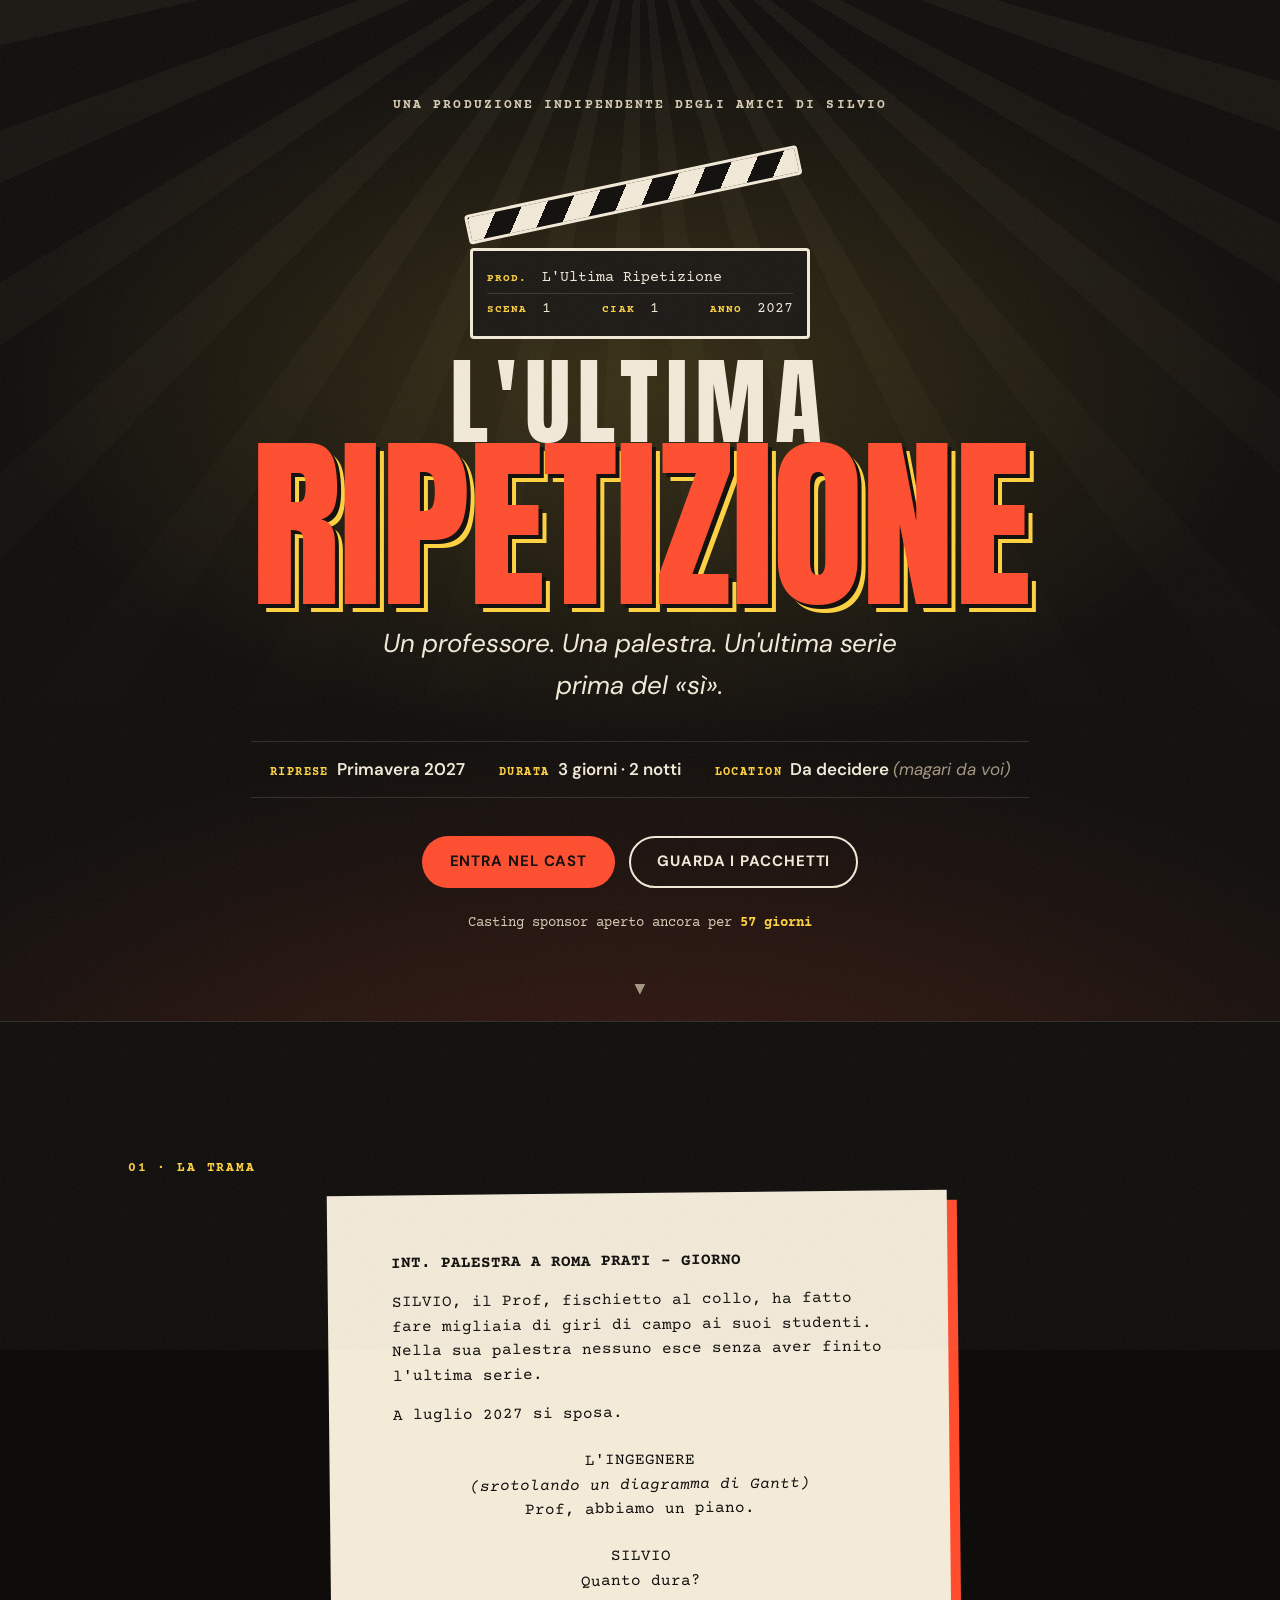
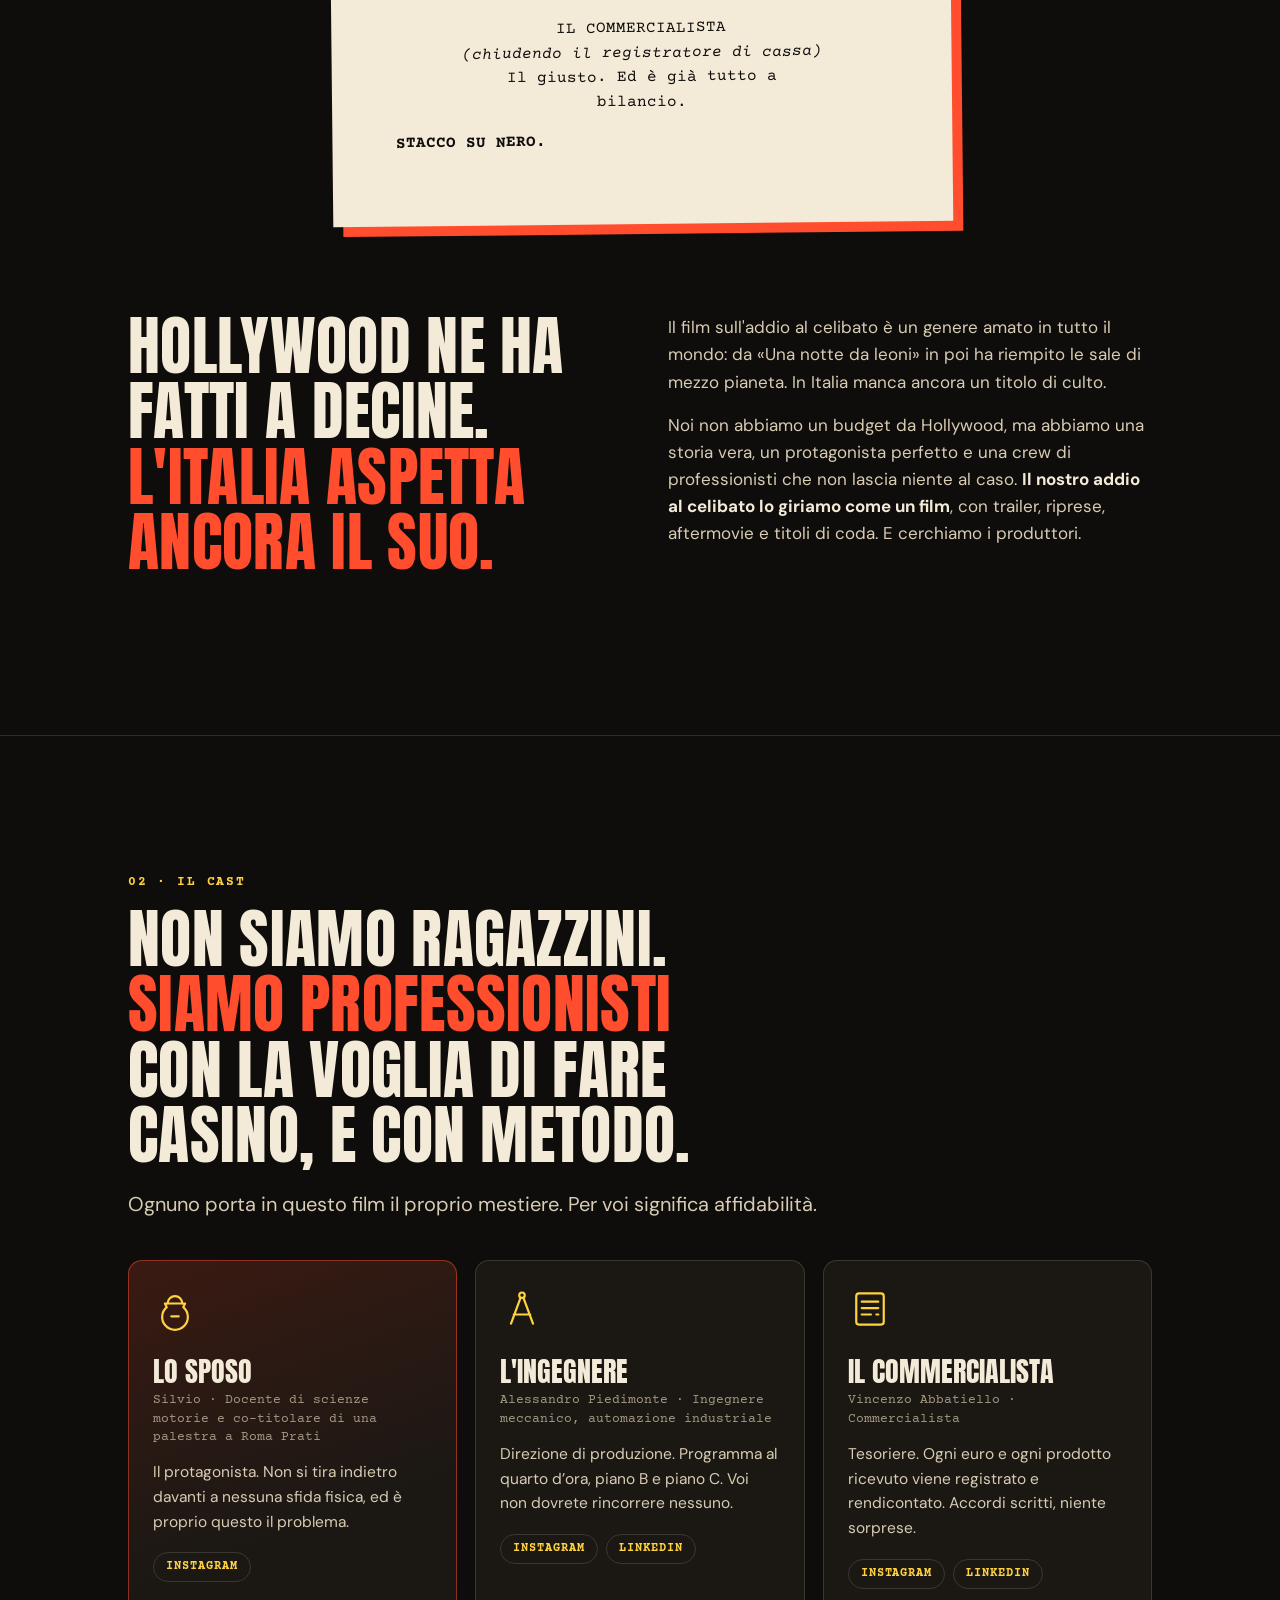
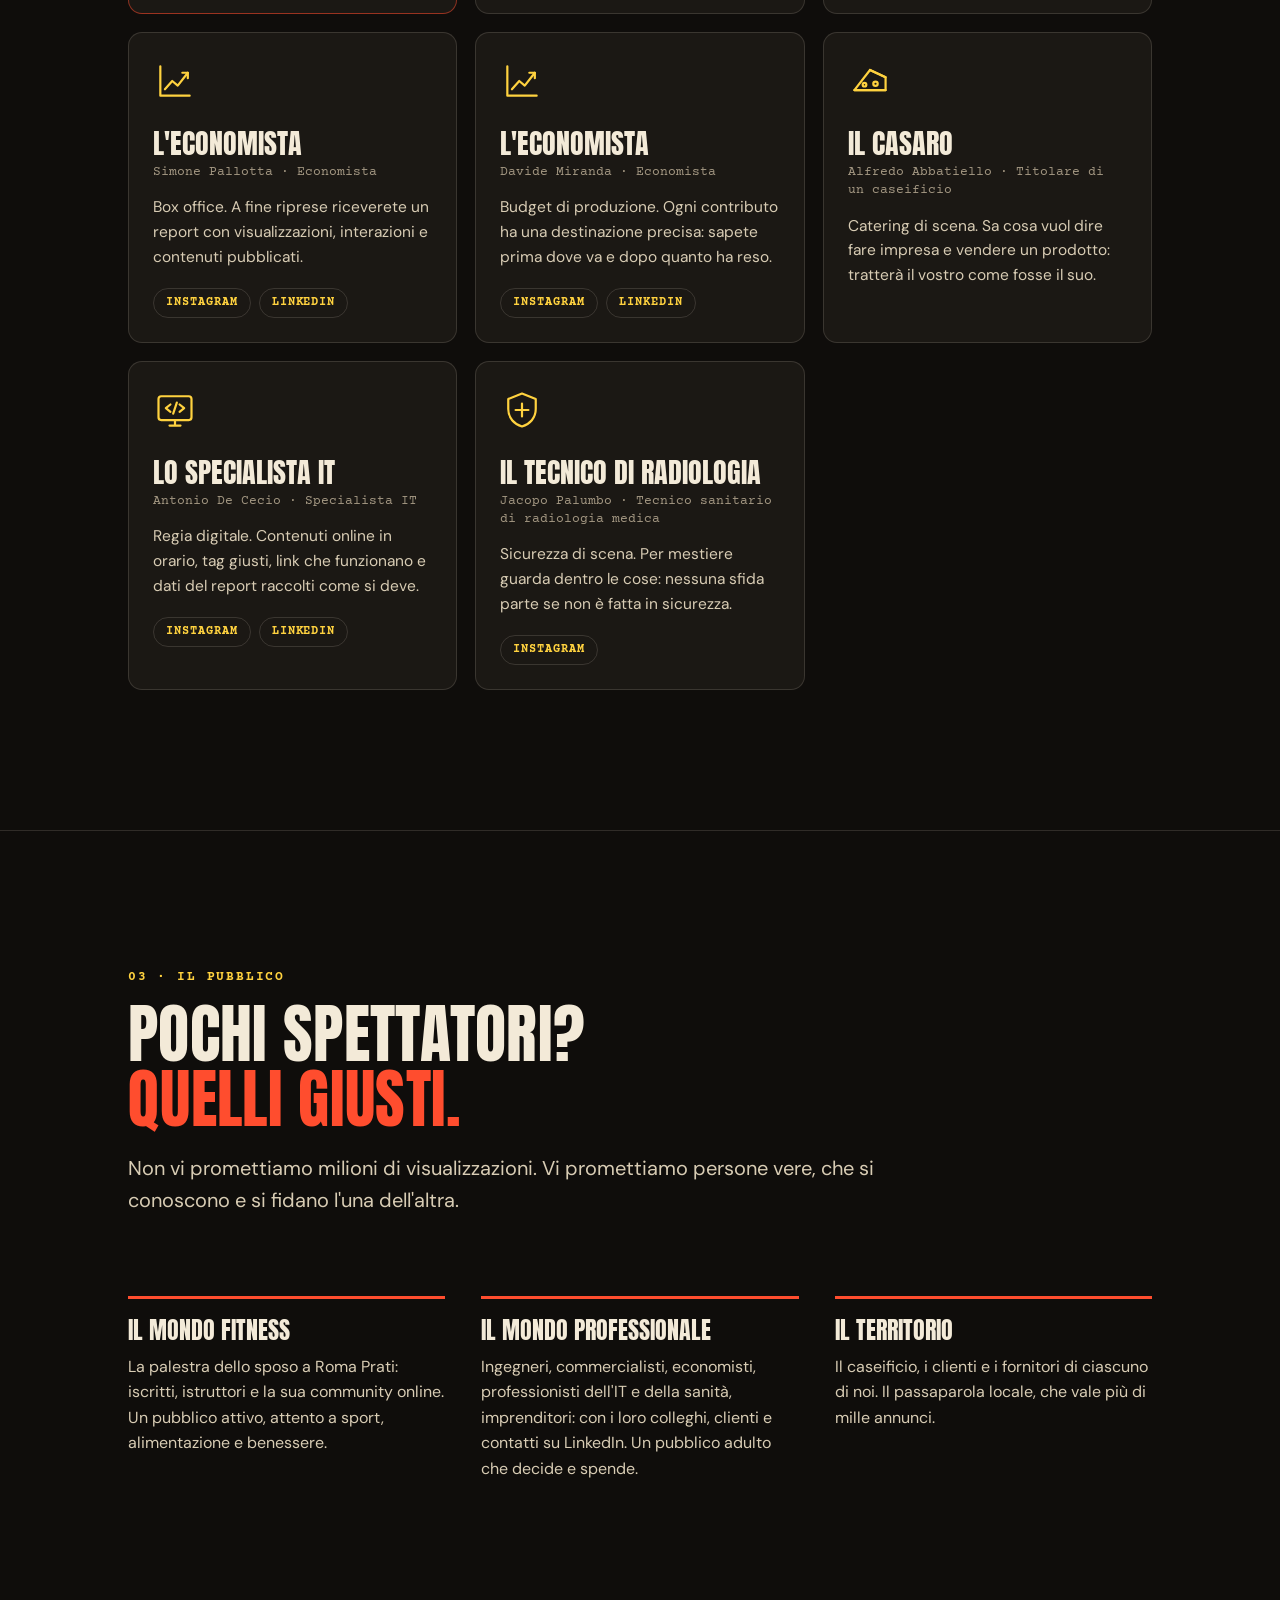
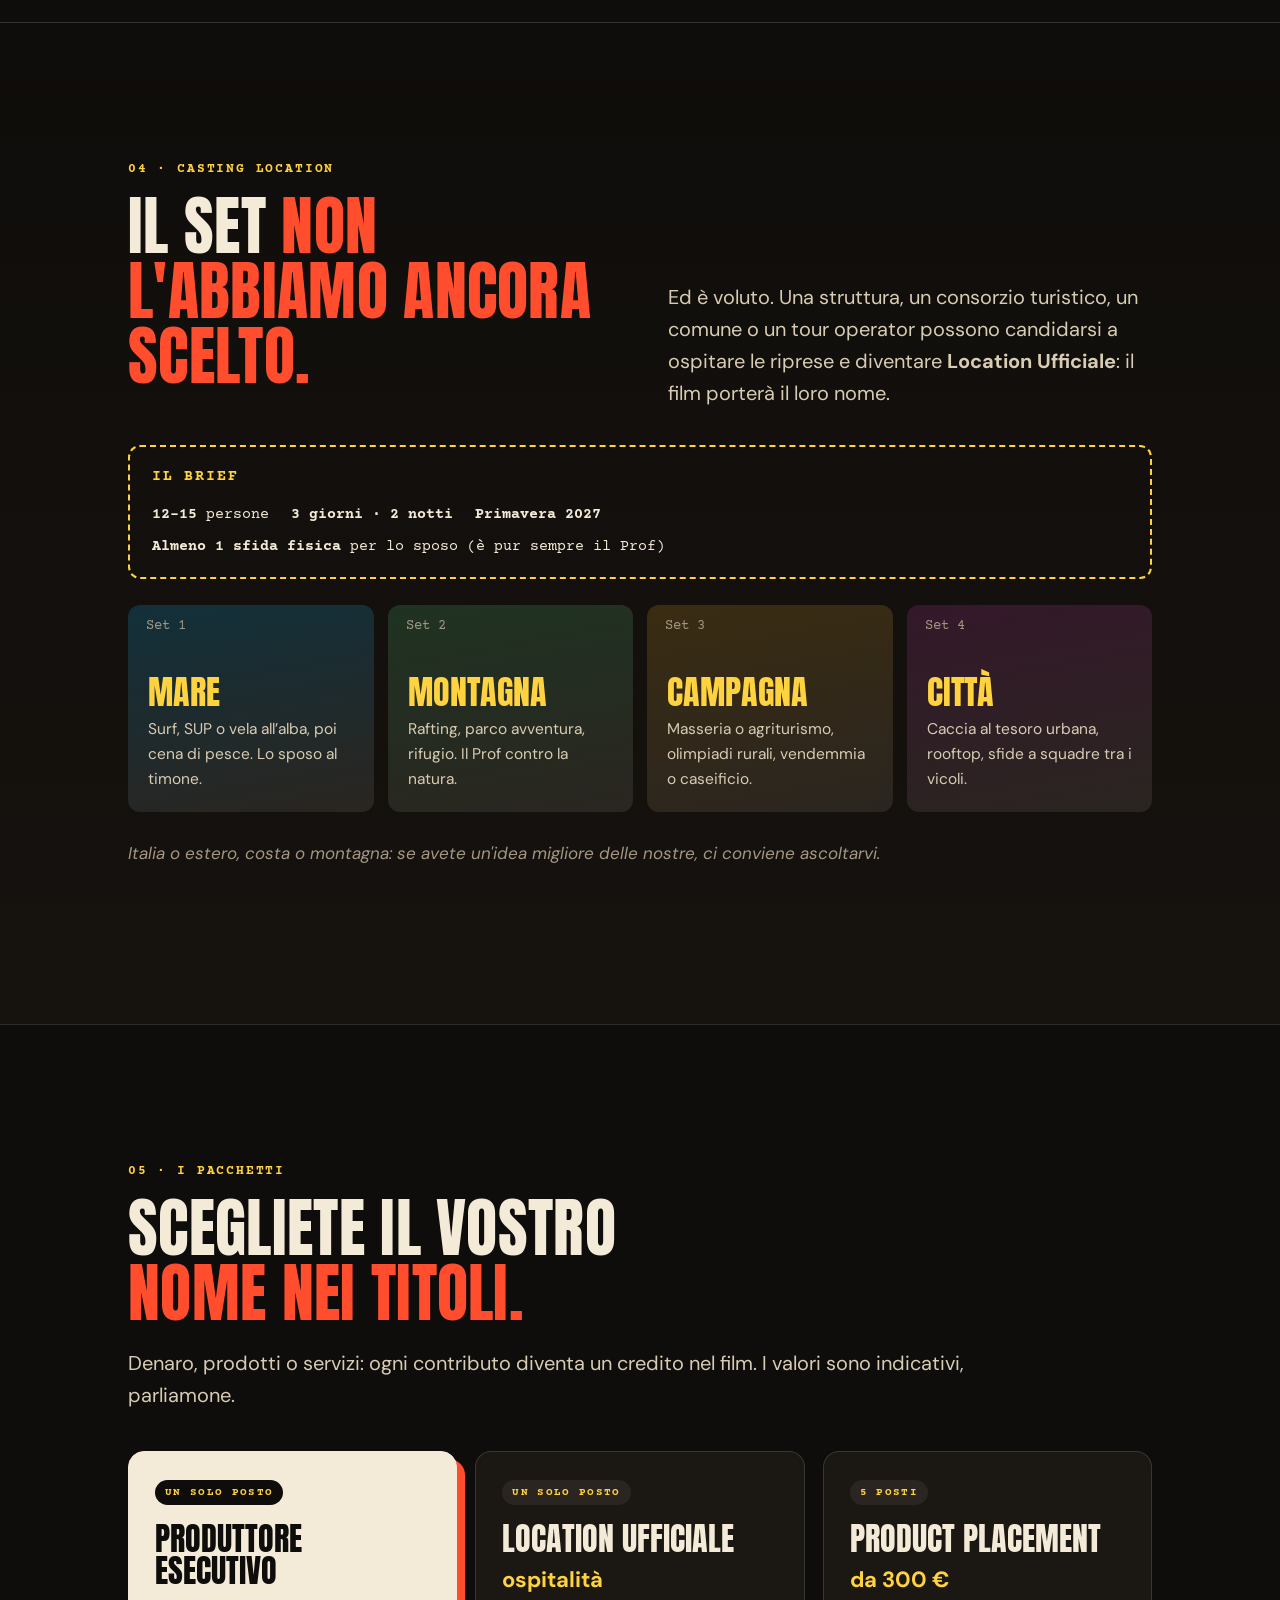
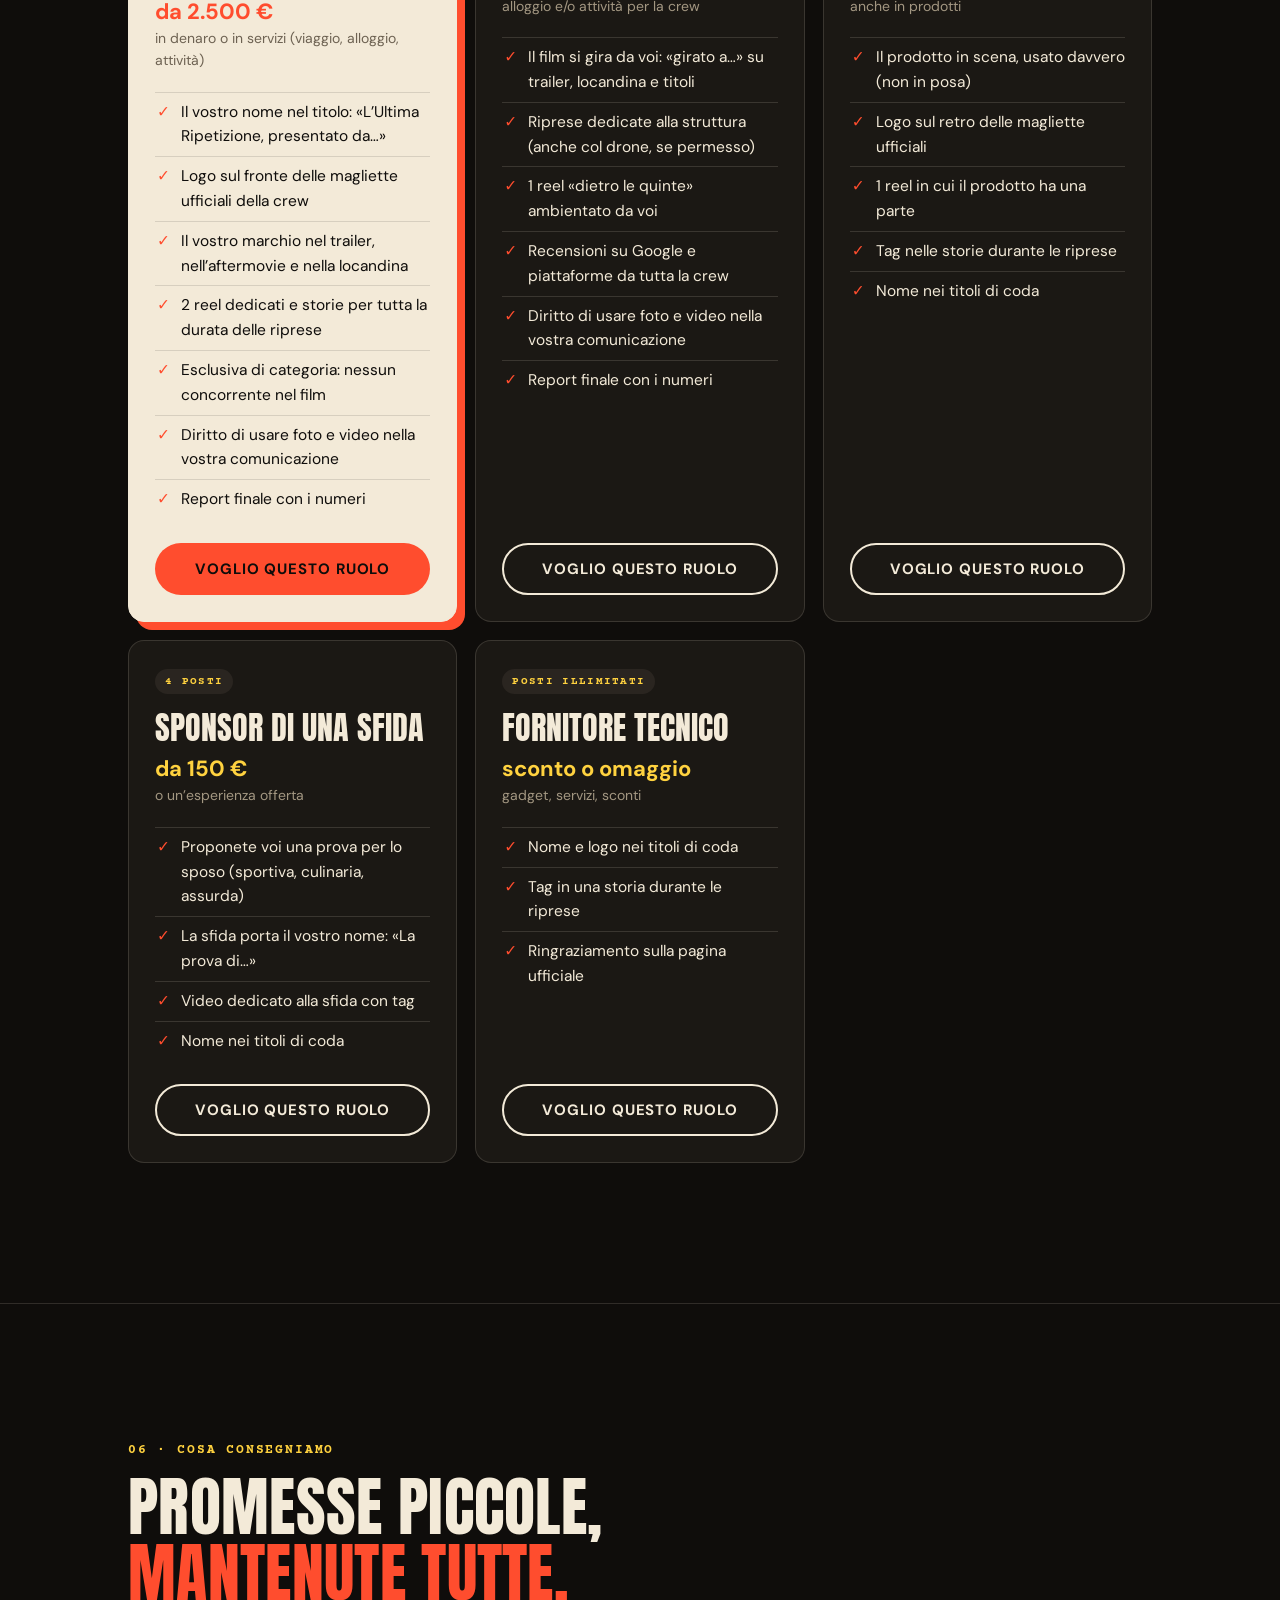
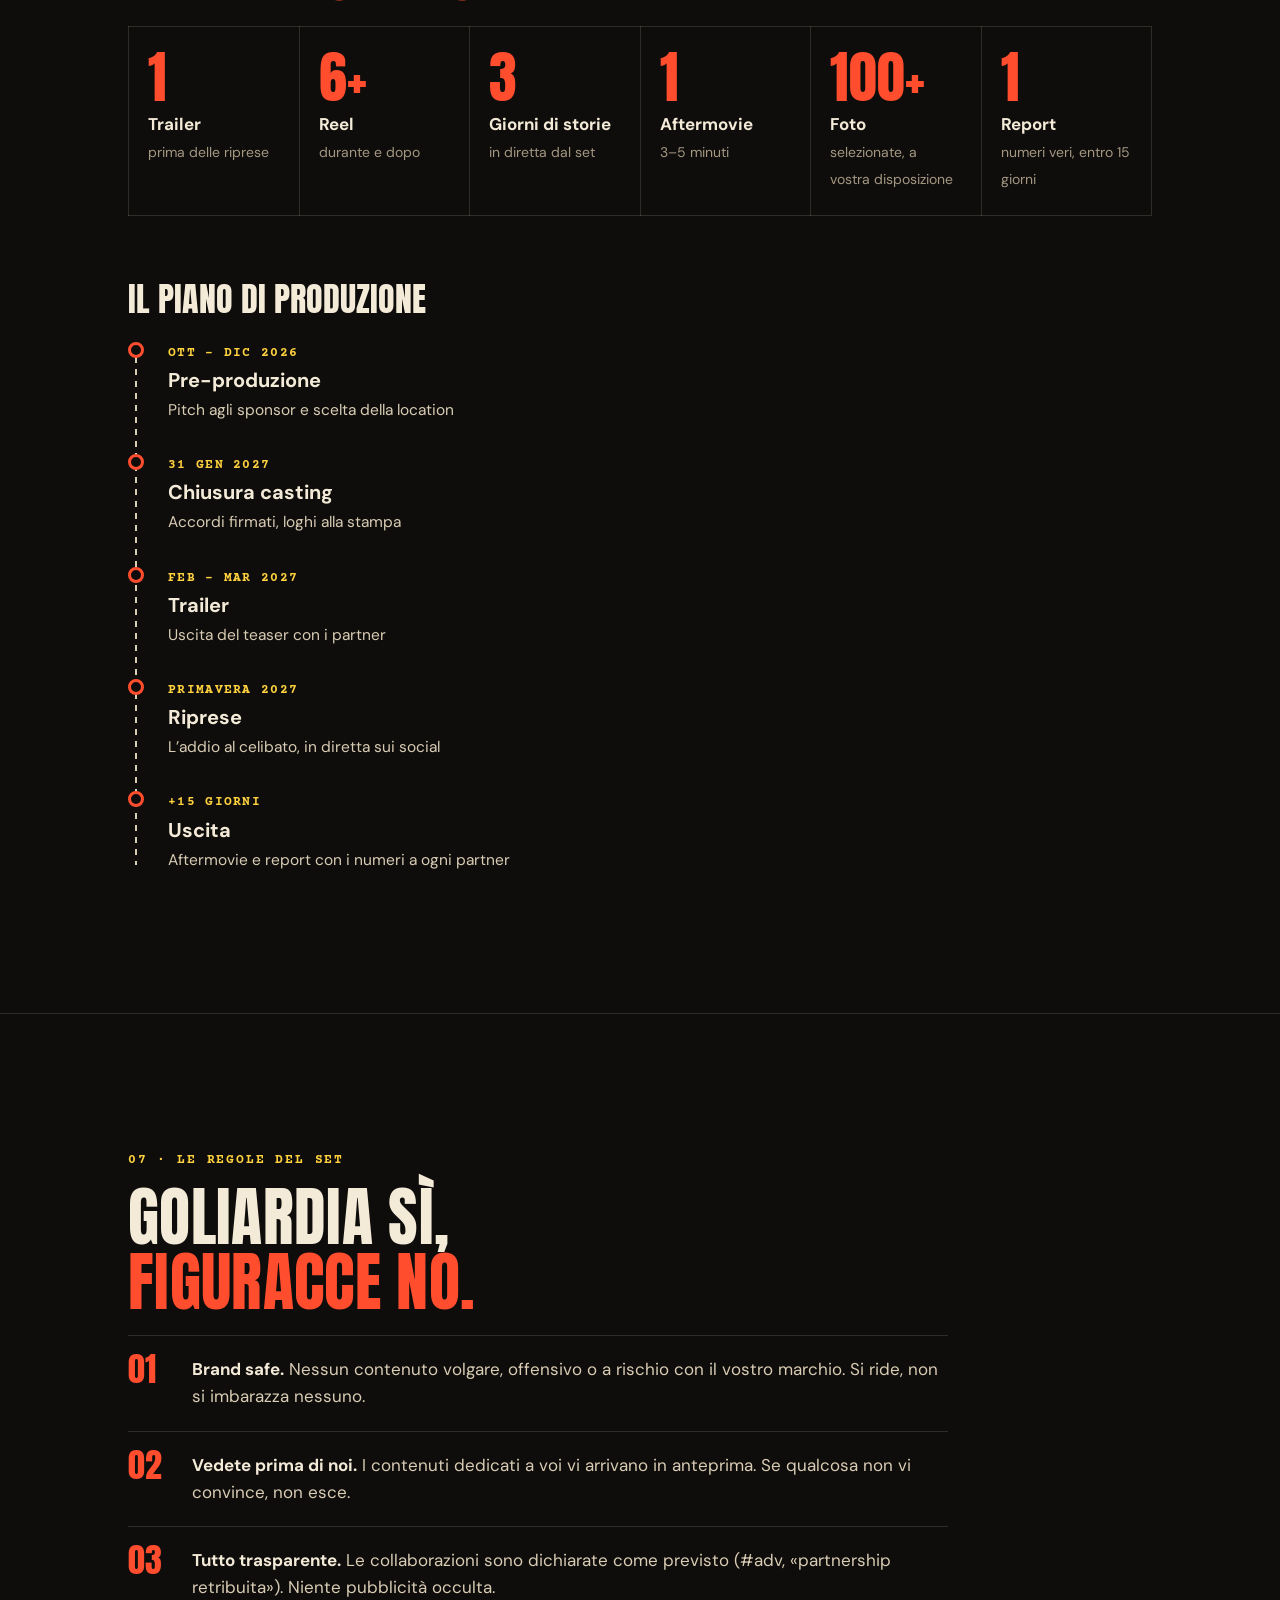
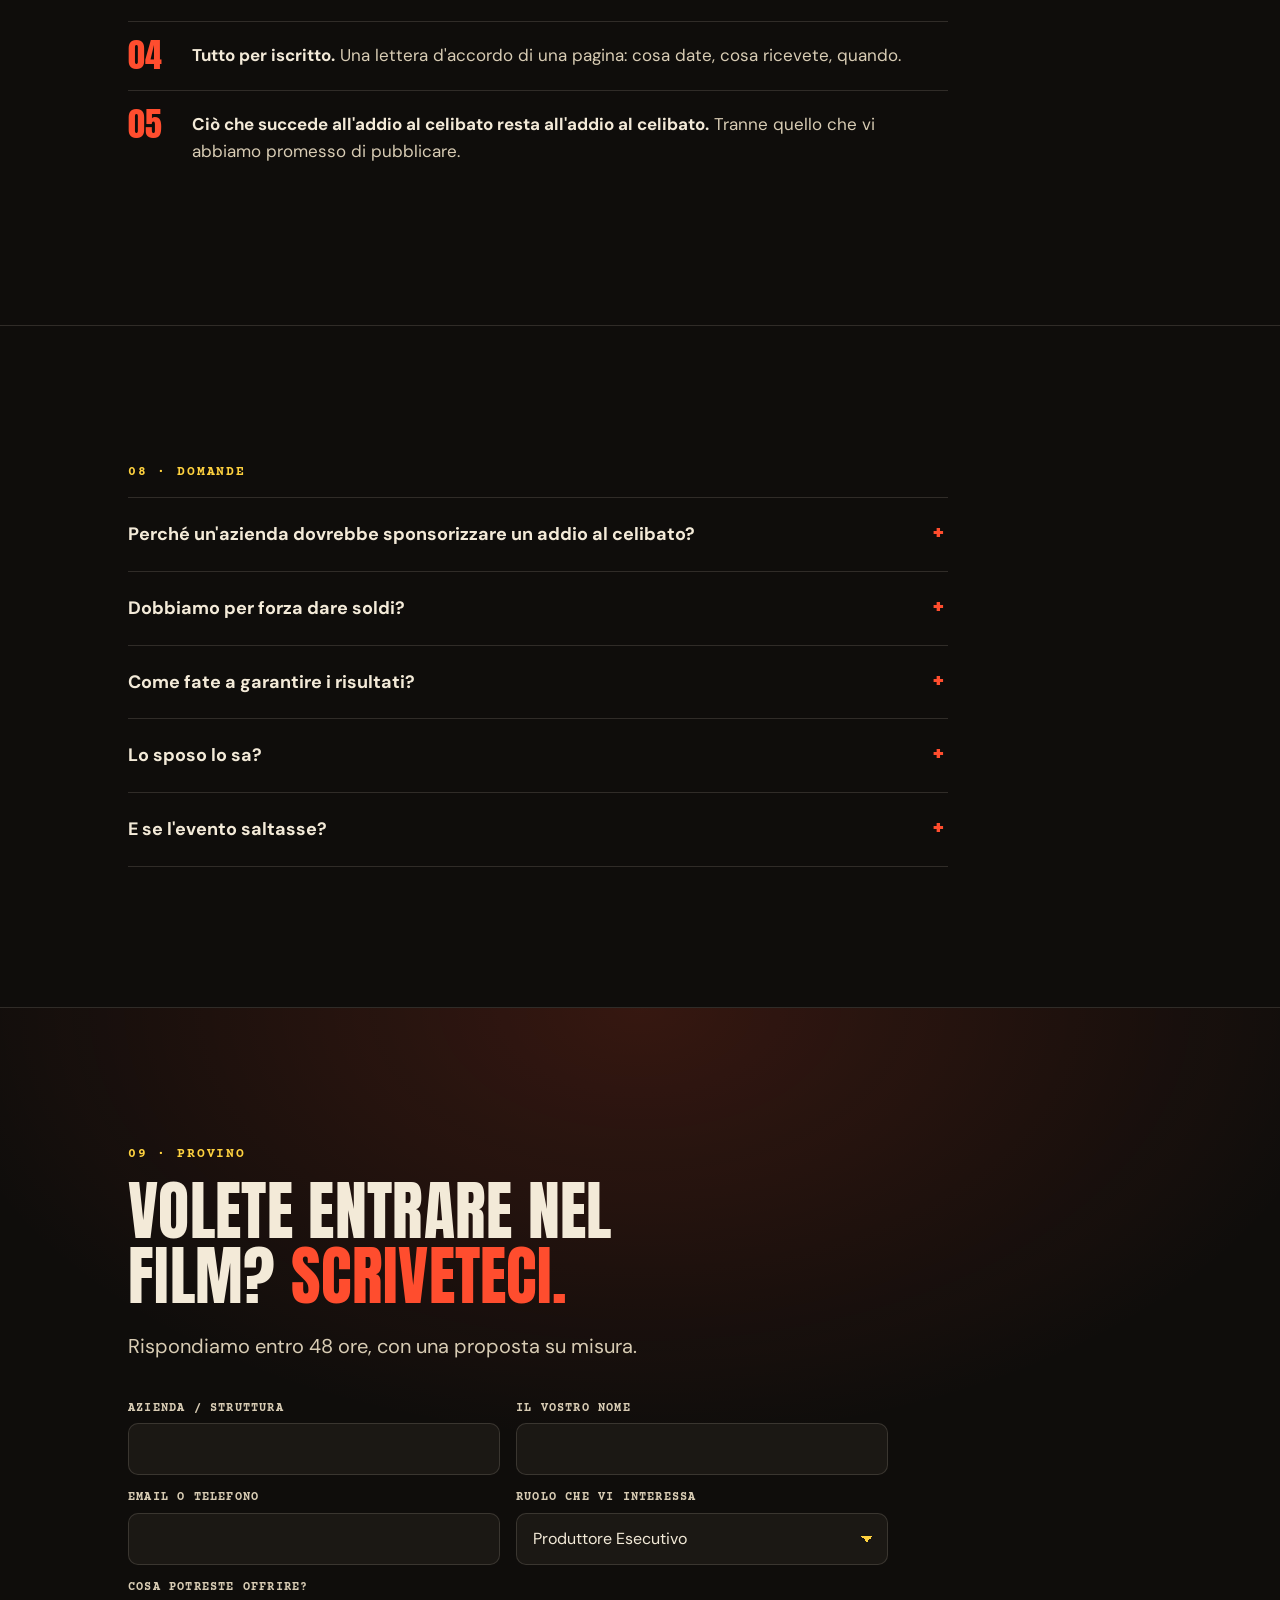
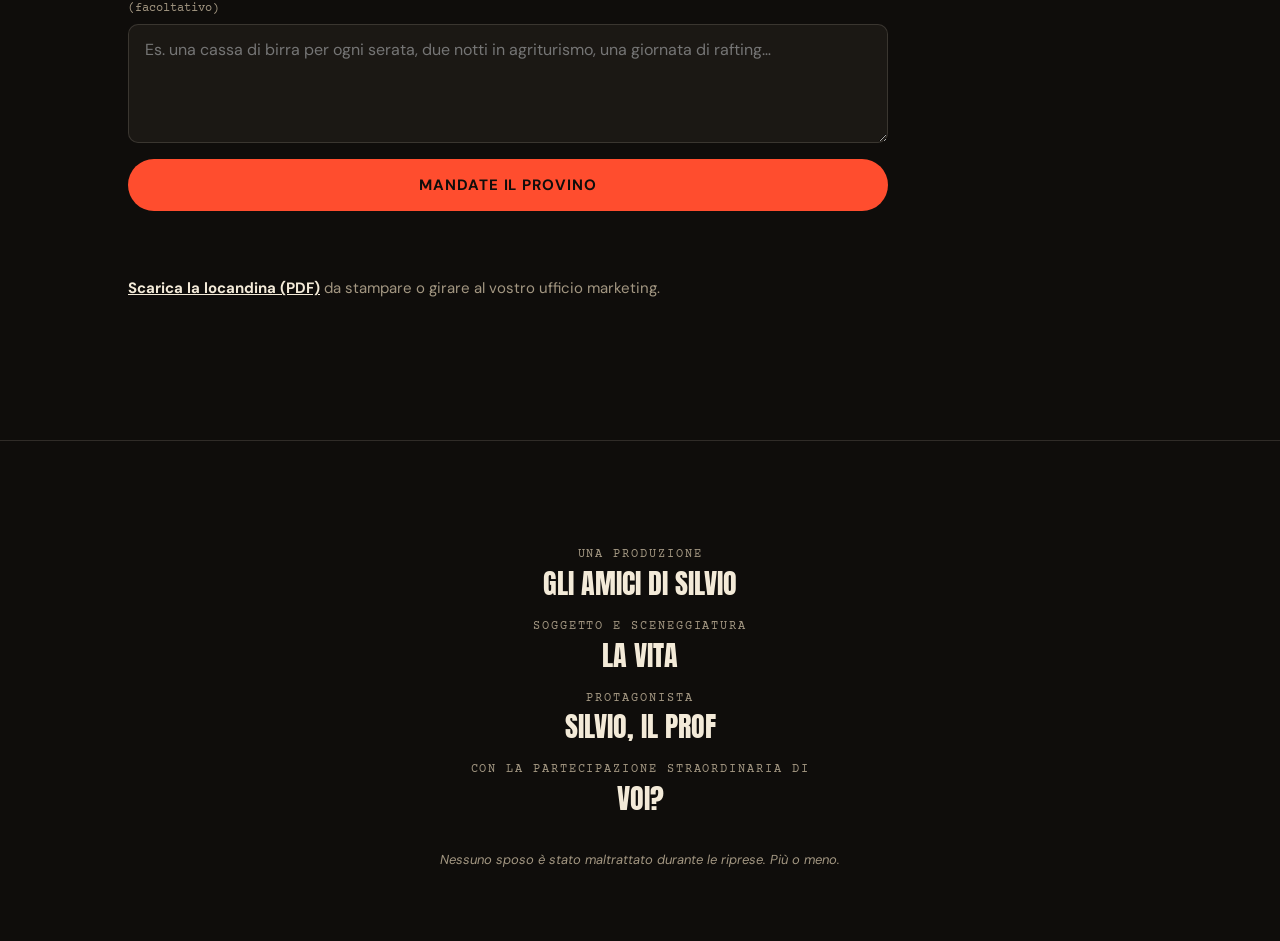
==== commit 3bf59e88: "Completa la crew: commercialista, secondo economista, casaro, tecnico di radiologia - Vincenzo Abbat" ====
--- a/index.html
+++ b/index.html
@@ -144,7 +144,7 @@
           </li>
           <li>
             <h3>Il mondo professionale</h3>
-            <p>Ingegneri, commercialisti, economisti e imprenditori, con i loro colleghi, clienti e contatti su LinkedIn. Un pubblico adulto che decide e spende.</p>
+            <p>Ingegneri, commercialisti, economisti, professionisti dell'IT e della sanità, imprenditori: con i loro colleghi, clienti e contatti su LinkedIn. Un pubblico adulto che decide e spende.</p>
           </li>
           <li>
             <h3>Il territorio</h3>
--- a/assets/css/style.css
+++ b/assets/css/style.css
@@ -217,6 +217,12 @@
 .card__role { font: 400 28px/1 var(--f-display); text-transform: uppercase; margin: 0 0 6px; }
 .card__who { font: 400 13px/1.4 var(--f-mono); color: var(--muted); margin: 0 0 14px; }
 .card__promise { margin: 0; color: var(--cream-2); font-size: 15.5px; }
+.card__links { display: flex; flex-wrap: wrap; gap: 8px; margin: 18px 0 0; }
+.card__links a {
+  font: 700 12px/1 var(--f-mono); letter-spacing: .08em; text-transform: uppercase; text-decoration: none;
+  padding: 8px 12px; border: 1px solid var(--line); border-radius: 999px; color: var(--gold);
+}
+.card__links a:hover { border-color: var(--gold); }
 
 /* ==========================================================================
    PUBBLICO
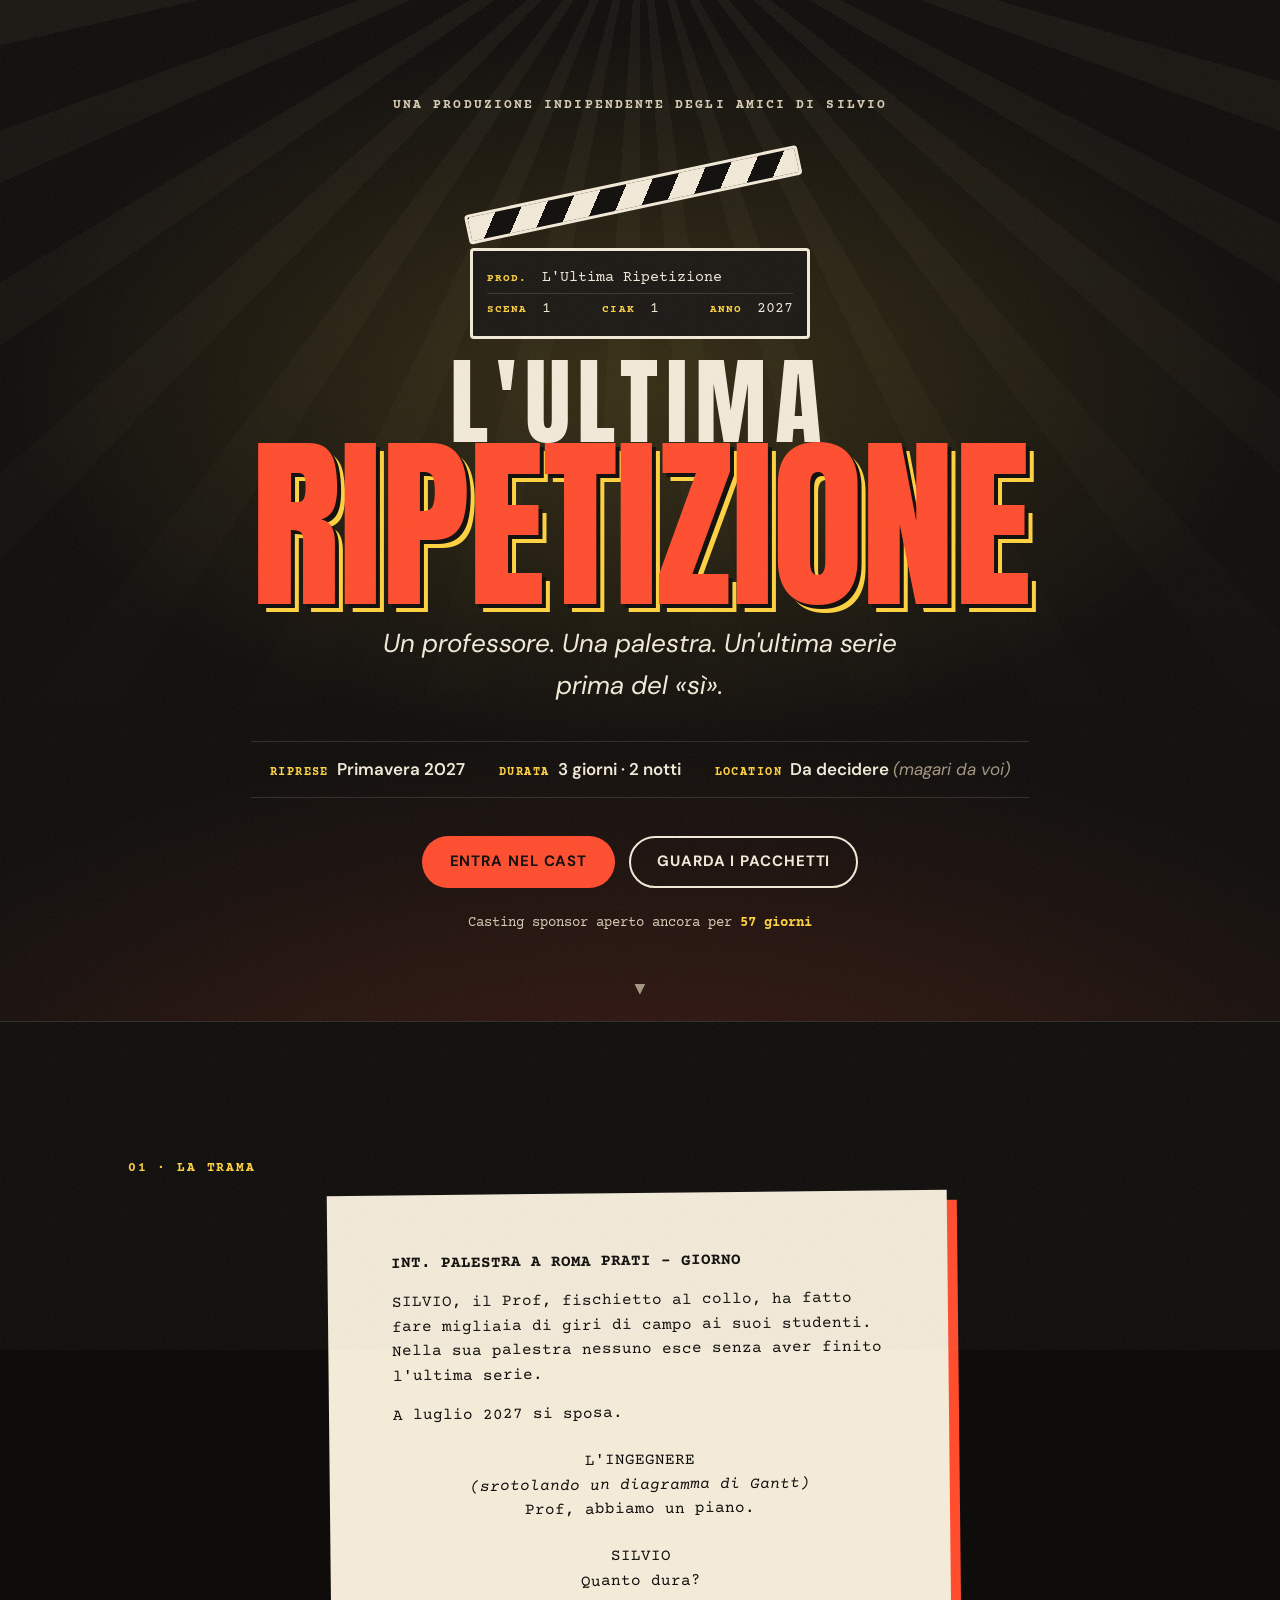
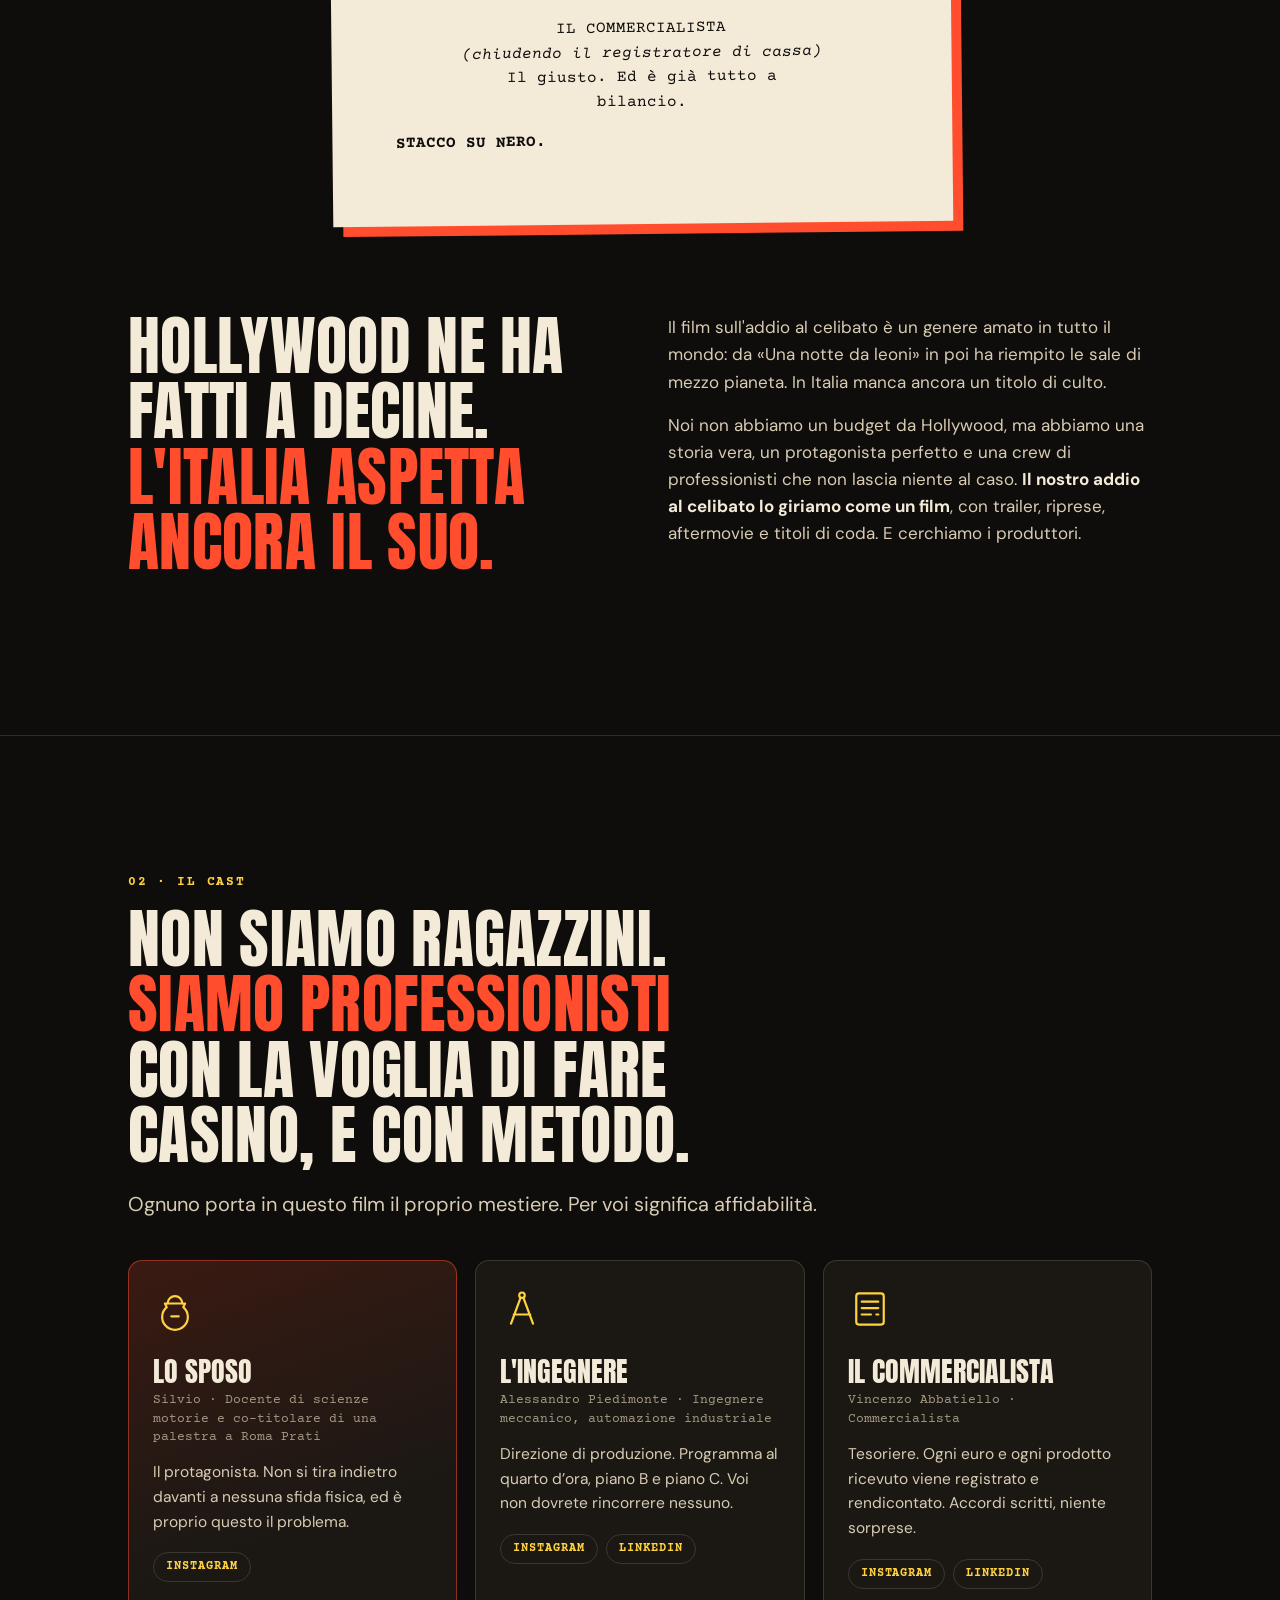
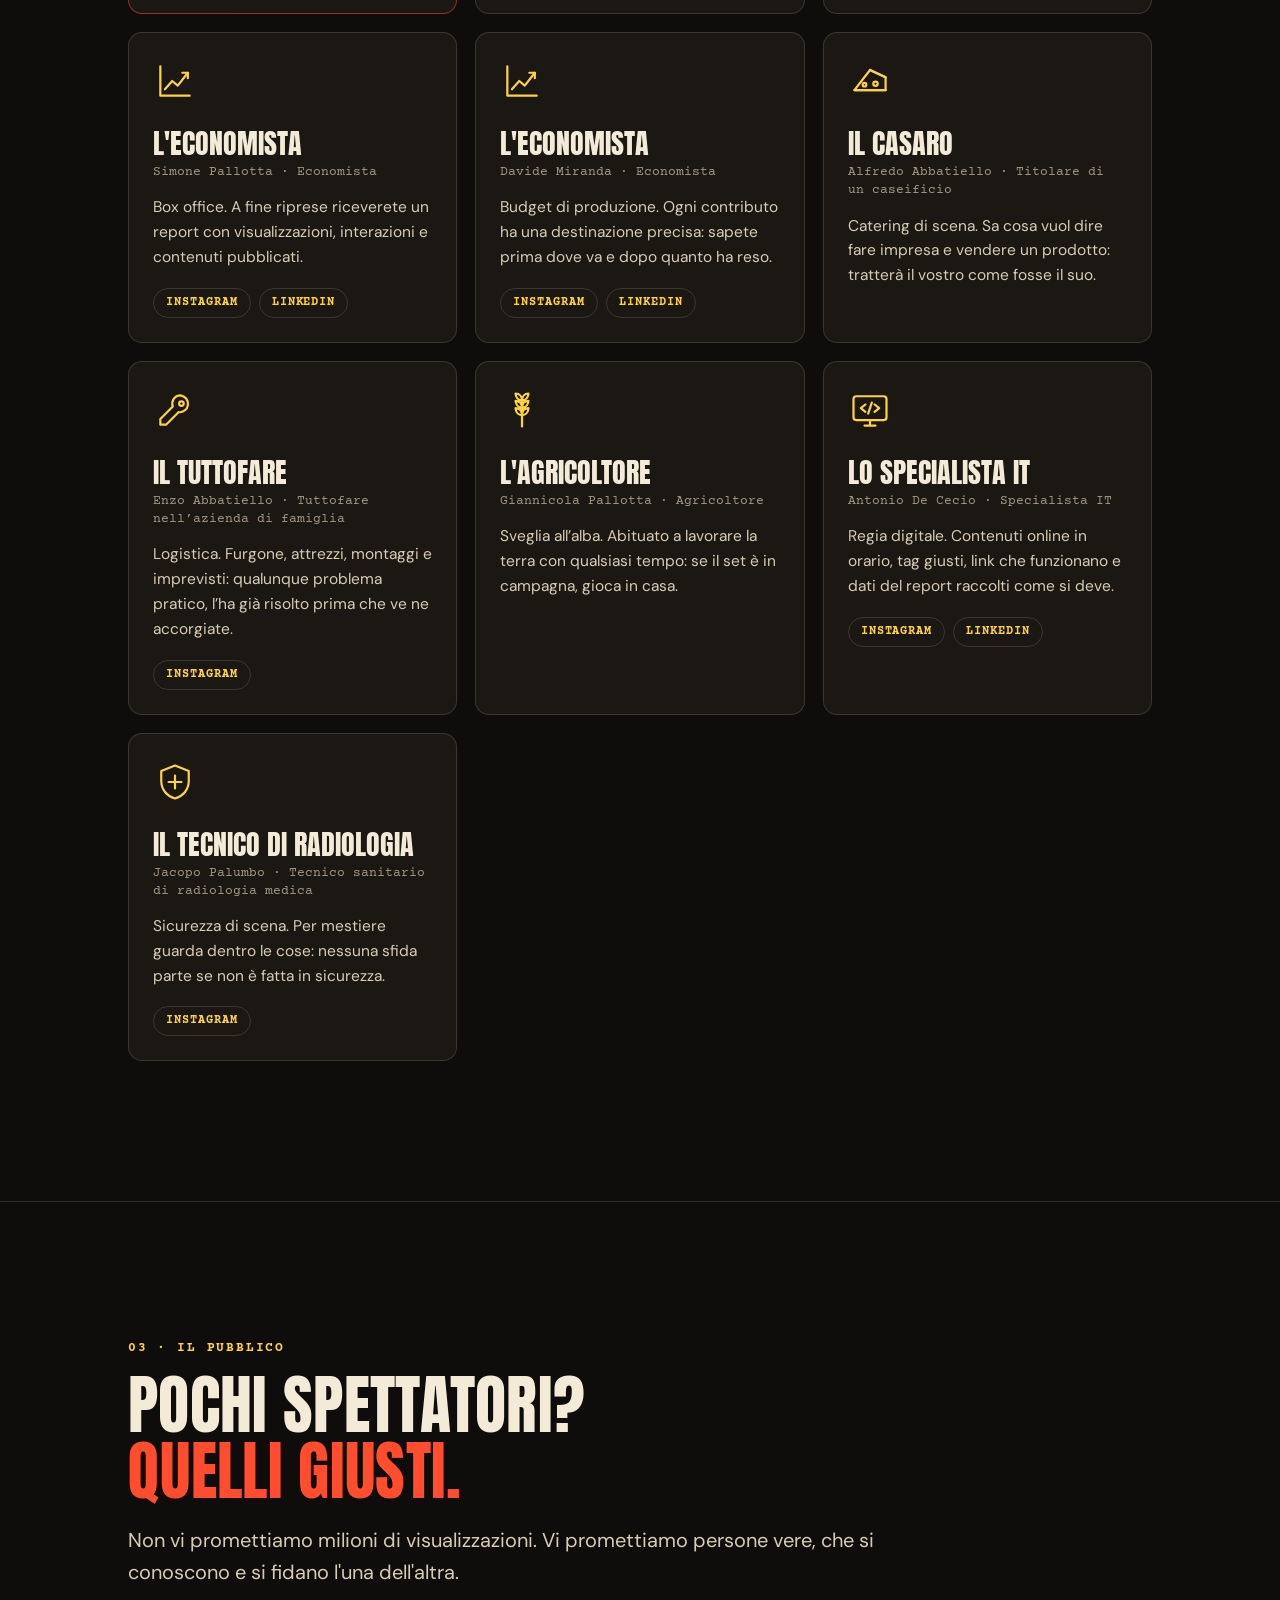
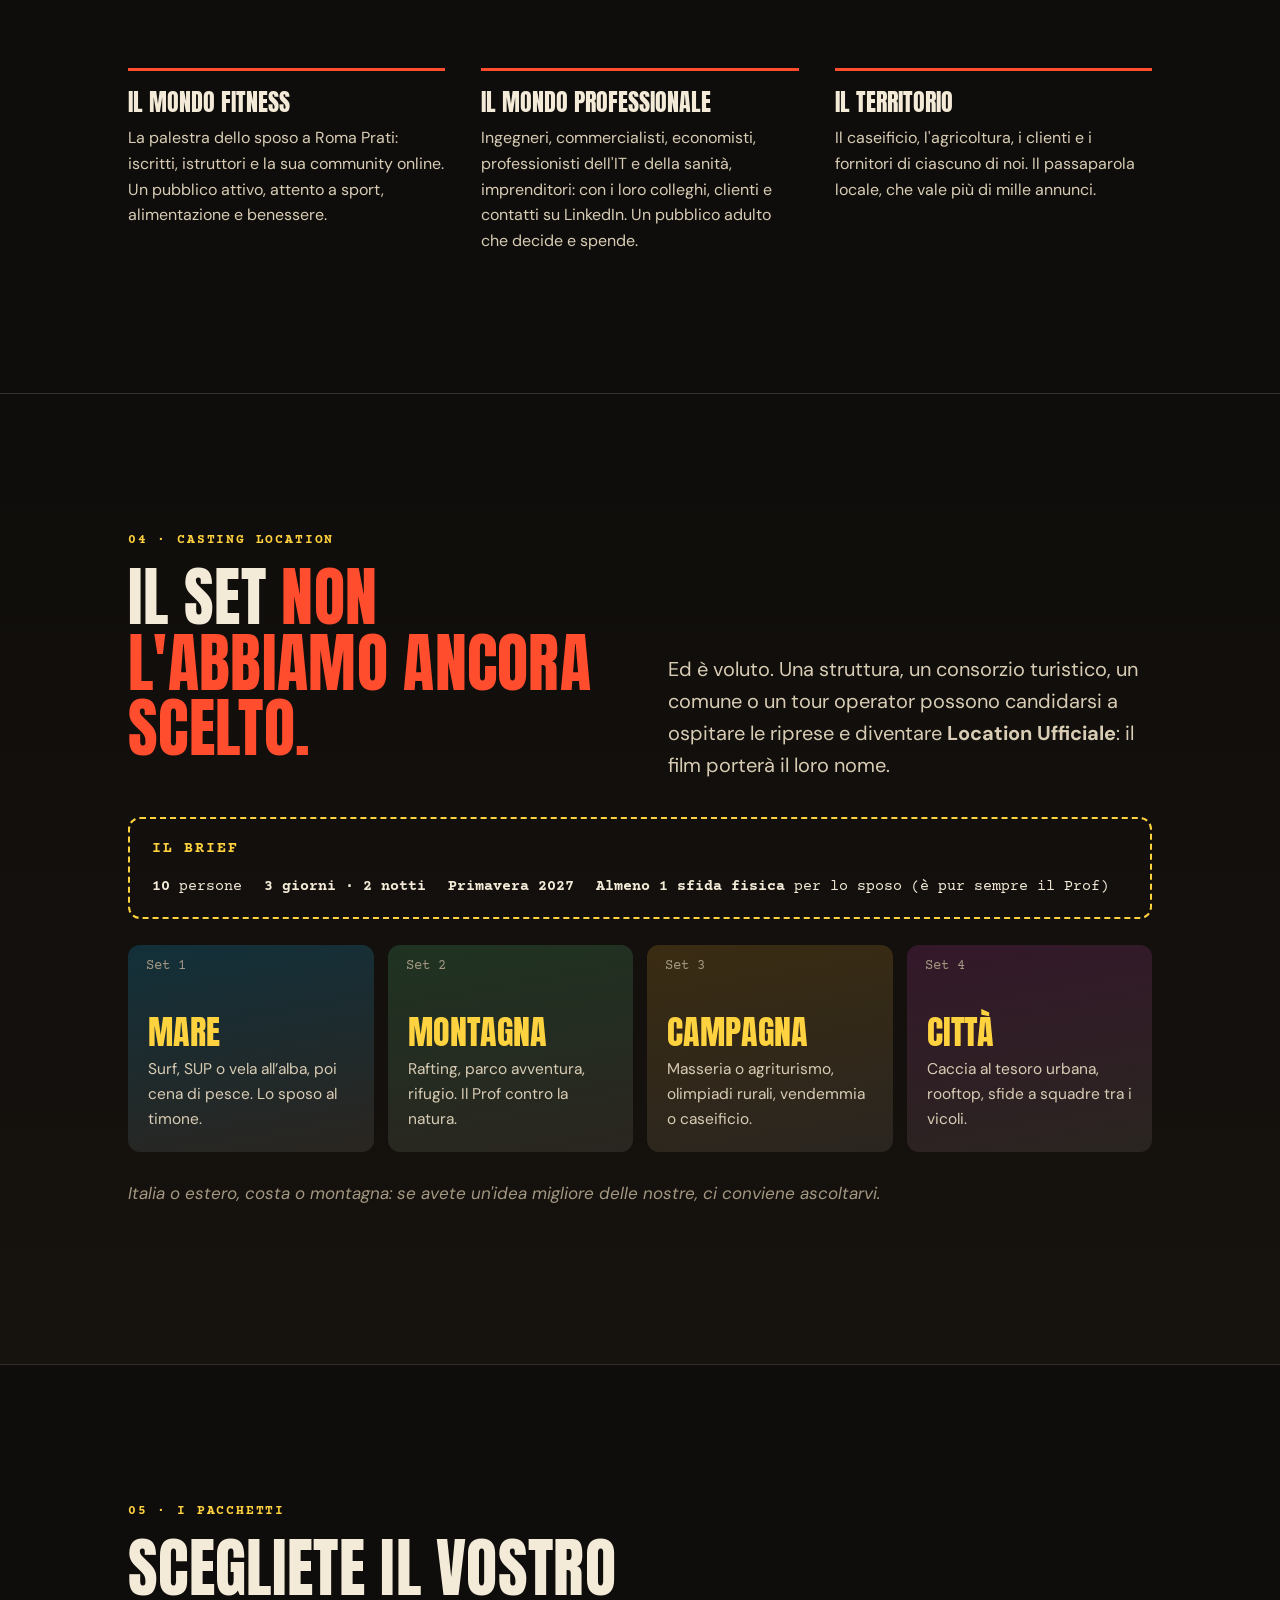
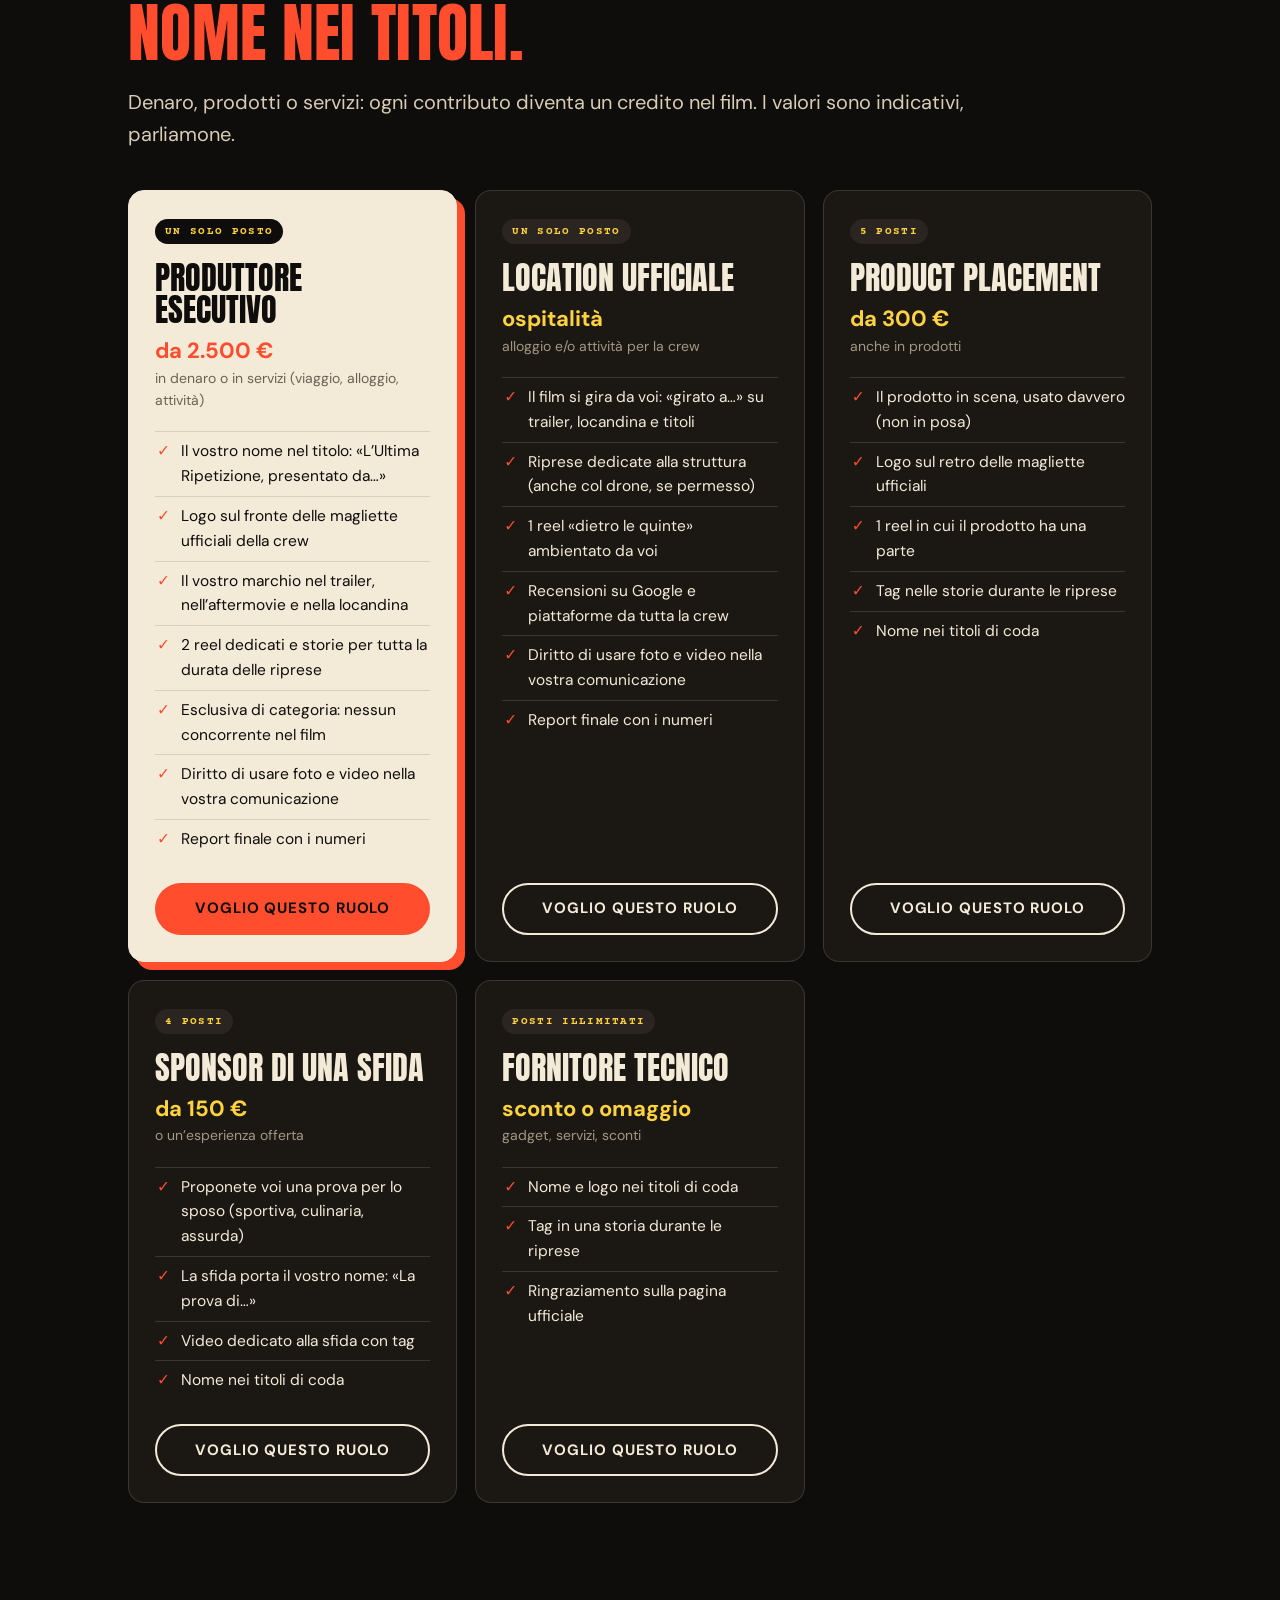
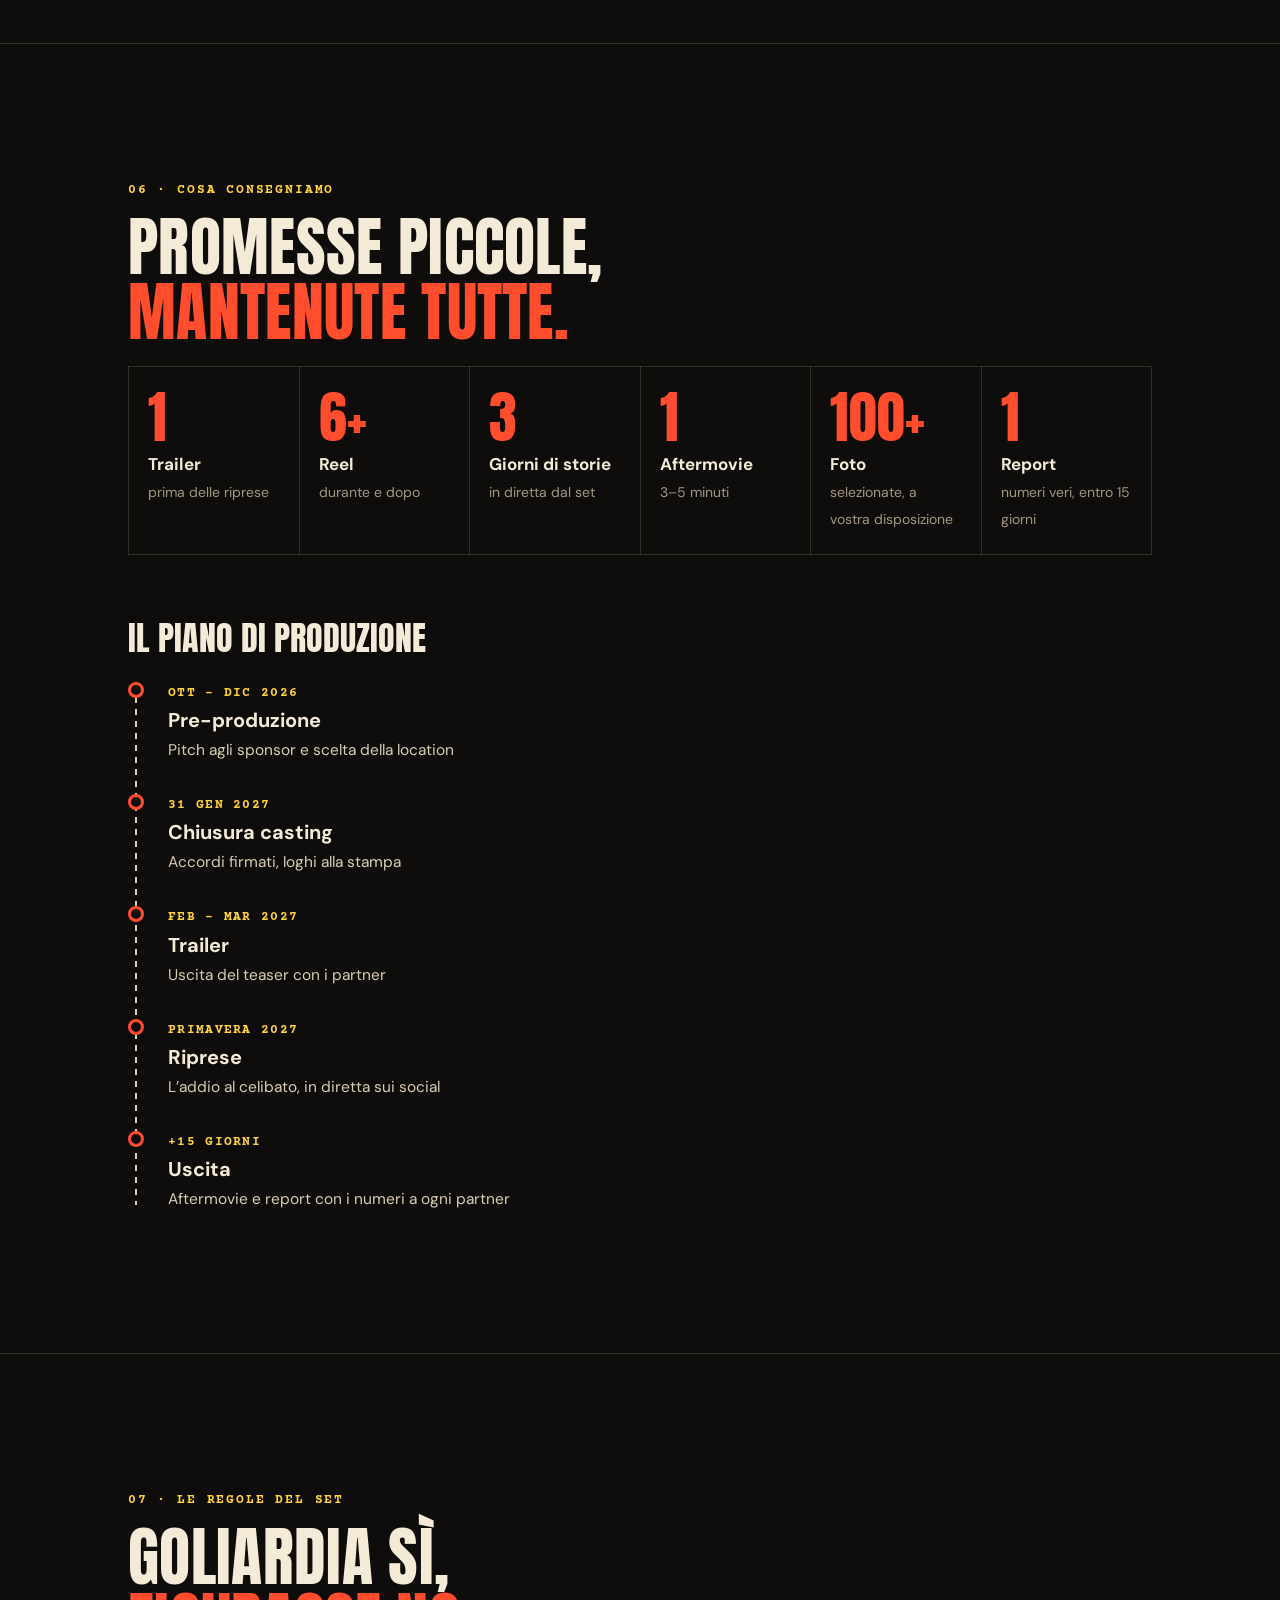
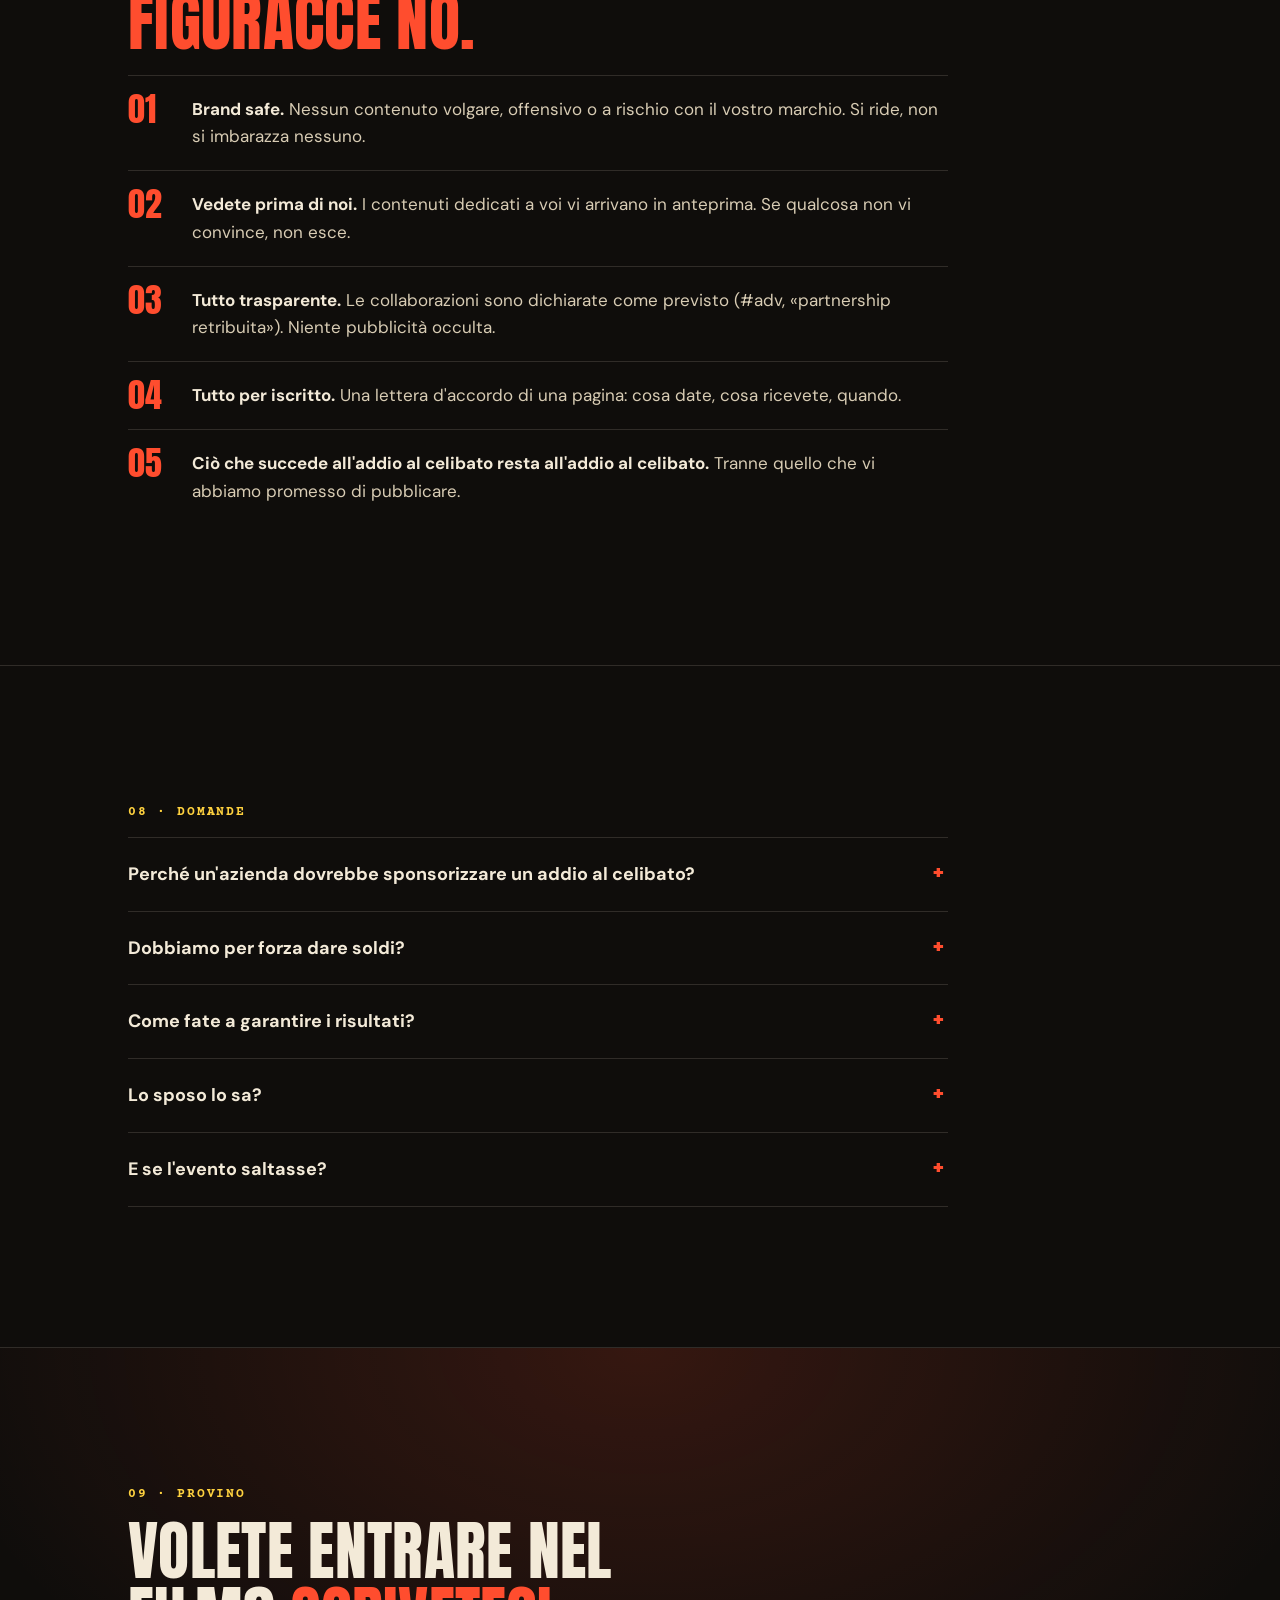
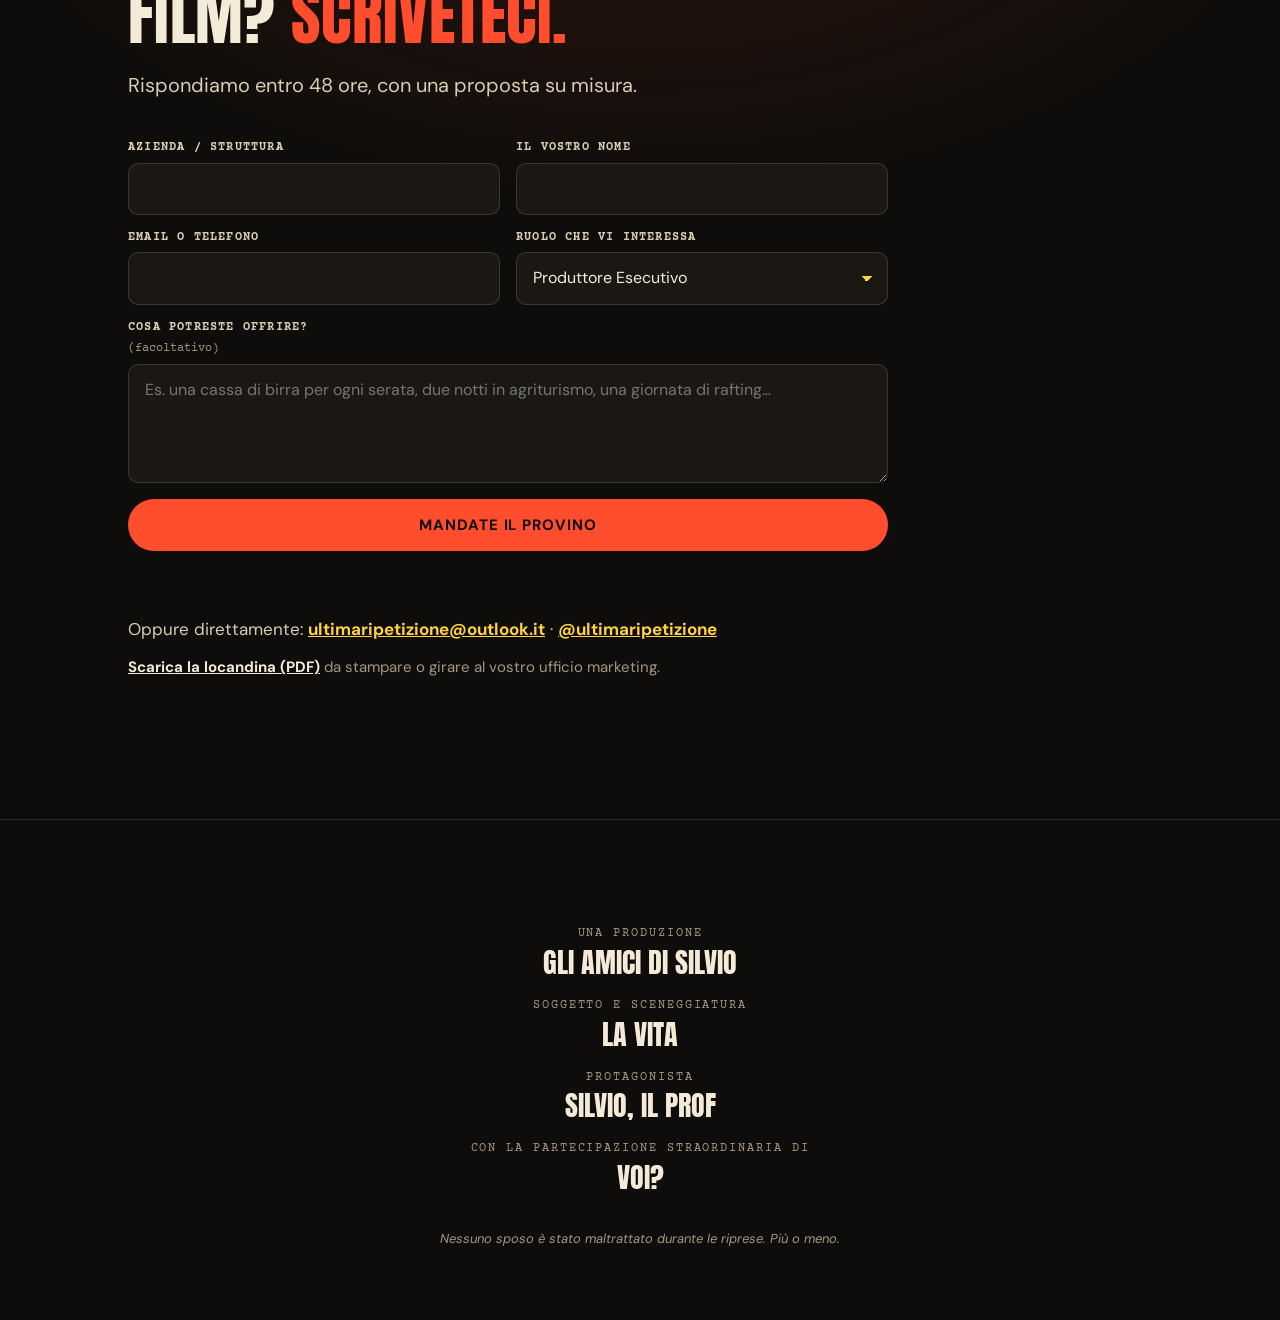
==== commit 94167d79: "Contatti del film, Enzo e Giannicola nella crew, gruppo da 10 - Email ultimaripetizione@outlook.it e" ====
--- a/index.html
+++ b/index.html
@@ -148,7 +148,7 @@
           </li>
           <li>
             <h3>Il territorio</h3>
-            <p>Il caseificio, i clienti e i fornitori di ciascuno di noi. Il passaparola locale, che vale più di mille annunci.</p>
+            <p>Il caseificio, l'agricoltura, i clienti e i fornitori di ciascuno di noi. Il passaparola locale, che vale più di mille annunci.</p>
           </li>
           <li id="audWedding" hidden>
             <h3>La prima visione</h3>
@@ -174,7 +174,7 @@
         <div class="brief">
           <p class="brief__title">Il brief</p>
           <ul class="brief__list">
-            <li><b id="briefPers">12–15</b> persone</li>
+            <li><b id="briefPers">10</b> persone</li>
             <li><b id="briefDur">3 giorni · 2 notti</b></li>
             <li><b id="briefWhen">Primavera 2027</b></li>
             <li><b>Almeno 1 sfida fisica</b> per lo sposo (è pur sempre il Prof)</li>
